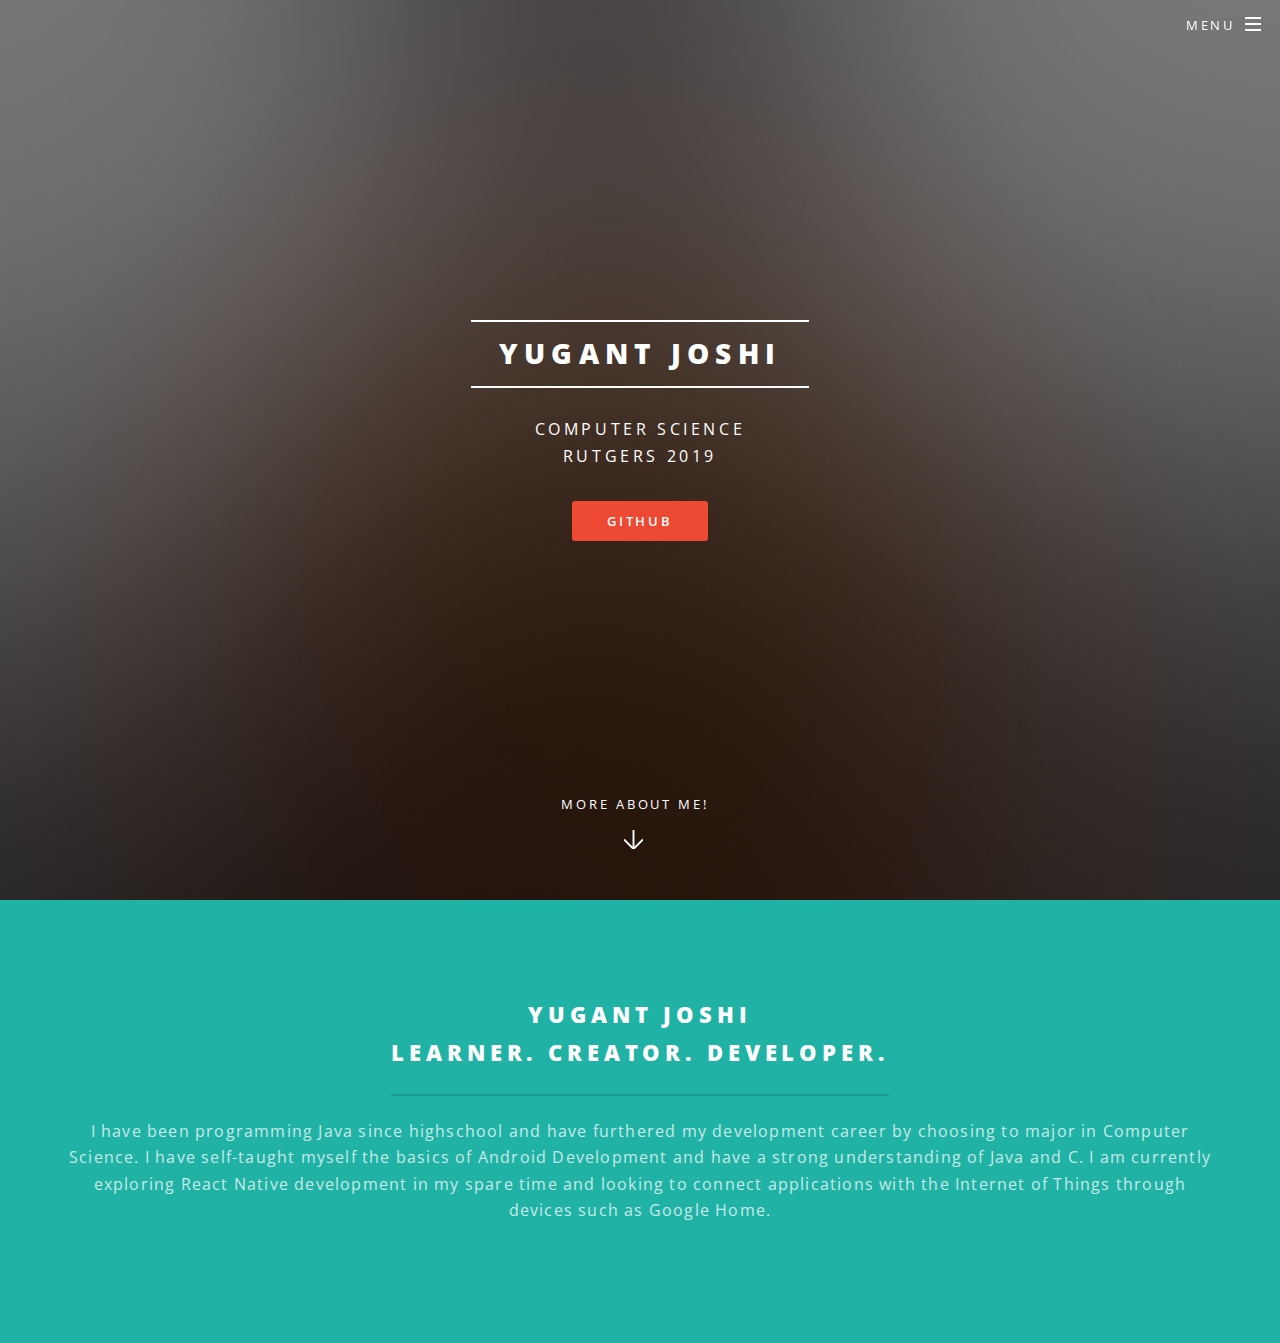
==== index.html @ 3d399b83 "updated github link" ====
<!DOCTYPE HTML>
<!--
	Spectral by HTML5 UP
	html5up.net | @ajlkn
	Free for personal and commercial use under the CCA 3.0 license (html5up.net/license)
-->
<html>
	<head>
		<title>Yugant Joshi</title>
		<meta charset="utf-8" />
		<meta name="viewport" content="width=device-width, initial-scale=1" />
		<!--[if lte IE 8]><script src="assets/js/ie/html5shiv.js"></script><![endif]-->
		<link rel="stylesheet" href="assets/css/main.css" />
		<!--[if lte IE 8]><link rel="stylesheet" href="assets/css/ie8.css" /><![endif]-->
		<!--[if lte IE 9]><link rel="stylesheet" href="assets/css/ie9.css" /><![endif]-->
	</head>
	<body class="landing">

		<!-- Page Wrapper -->
			<div id="page-wrapper">

				<!-- Header -->
					<header id="header" class="alt">
						<h1><a href="index.html">Yugant Joshi</a></h1>
						<nav id="nav">
							<ul>
								<li class="special">
									<a href="#menu" class="menuToggle"><span>Menu</span></a>
									<div id="menu">
										<ul>
											<li><a href="index.html">Home</a></li>
											<li><a href="generic.html">Projects</a></li>
											<li><a href="elements.html">Resume</a></li>
										</ul>
									</div>
								</li>
							</ul>
						</nav>
					</header>

				<!-- Banner -->
					<section id="banner">
						<div class="inner">
							<h2>Yugant Joshi</h2>
							<p>Computer Science<br />
							Rutgers 2019<br />
							</p>
							<ul class="actions">
								<li><a href="https://github.com/yugantjoshi" class="button special">Github</a></li>
							</ul>
						</div>
						<a href="#one" class="more scrolly">More about me!</a>
					</section>

				<!-- One -->
					<section id="one" class="wrapper style1 special">
						<div class="inner">
							<header class="major">
								<h2>Yugant Joshi<br />
								Learner. Creator. Developer.</h2>
								<p>I have been programming Java since highschool and have furthered my development career by
								choosing to major in Computer Science. I have self-taught myself the basics of Android Development and have a strong
								understanding of Java and C. I am currently exploring React Native development in my spare time and looking to connect
								applications with the Internet of Things through devices such as Google Home.</p>
							</header>
						</div>
					</section>

		<!-- Scripts -->
			<script src="assets/js/jquery.min.js"></script>
			<script src="assets/js/jquery.scrollex.min.js"></script>
			<script src="assets/js/jquery.scrolly.min.js"></script>
			<script src="assets/js/skel.min.js"></script>
			<script src="assets/js/util.js"></script>
			<!--[if lte IE 8]><script src="assets/js/ie/respond.min.js"></script><![endif]-->
			<script src="assets/js/main.js"></script>

	</body>
</html>
---- assets/css/main.css ----
@import url(font-awesome.min.css);
@import url("https://fonts.googleapis.com/css?family=Open+Sans:400,400italic,600,600italic,800,800italic");

/*
	Spectral by HTML5 UP
	html5up.net | @ajlkn
	Free for personal and commercial use under the CCA 3.0 license (html5up.net/license)
*/

/* Reset */

	html, body, div, span, applet, object, iframe, h1, h2, h3, h4, h5, h6, p, blockquote, pre, a, abbr, acronym, address, big, cite, code, del, dfn, em, img, ins, kbd, q, s, samp, small, strike, strong, sub, sup, tt, var, b, u, i, center, dl, dt, dd, ol, ul, li, fieldset, form, label, legend, table, caption, tbody, tfoot, thead, tr, th, td, article, aside, canvas, details, embed, figure, figcaption, footer, header, hgroup, menu, nav, output, ruby, section, summary, time, mark, audio, video {
		margin: 0;
		padding: 0;
		border: 0;
		font-size: 100%;
		font: inherit;
		vertical-align: baseline;
	}

	article, aside, details, figcaption, figure, footer, header, hgroup, menu, nav, section {
		display: block;
	}

	body {
		line-height: 1;
	}

	ol, ul {
		list-style: none;
	}

	blockquote, q {
		quotes: none;
	}

	blockquote:before, blockquote:after, q:before, q:after {
		content: '';
		content: none;
	}

	table {
		border-collapse: collapse;
		border-spacing: 0;
	}

	body {
		-webkit-text-size-adjust: none;
	}

/* Box Model */

	*, *:before, *:after {
		-moz-box-sizing: border-box;
		-webkit-box-sizing: border-box;
		box-sizing: border-box;
	}

/* Grid */

	.row {
		border-bottom: solid 1px transparent;
		-moz-box-sizing: border-box;
		-webkit-box-sizing: border-box;
		box-sizing: border-box;
	}

	.row > * {
		float: left;
		-moz-box-sizing: border-box;
		-webkit-box-sizing: border-box;
		box-sizing: border-box;
	}

	.row:after, .row:before {
		content: '';
		display: block;
		clear: both;
		height: 0;
	}

	.row.uniform > * > :first-child {
		margin-top: 0;
	}

	.row.uniform > * > :last-child {
		margin-bottom: 0;
	}

	.row.\30 \25 > * {
		padding: 0 0 0 0em;
	}

	.row.\30 \25 {
		margin: 0 0 -1px 0em;
	}

	.row.uniform.\30 \25 > * {
		padding: 0em 0 0 0em;
	}

	.row.uniform.\30 \25 {
		margin: 0em 0 -1px 0em;
	}

	.row > * {
		padding: 0 0 0 1.5em;
	}

	.row {
		margin: 0 0 -1px -1.5em;
	}

	.row.uniform > * {
		padding: 1.5em 0 0 1.5em;
	}

	.row.uniform {
		margin: -1.5em 0 -1px -1.5em;
	}

	.row.\32 00\25 > * {
		padding: 0 0 0 3em;
	}

	.row.\32 00\25 {
		margin: 0 0 -1px -3em;
	}

	.row.uniform.\32 00\25 > * {
		padding: 3em 0 0 3em;
	}

	.row.uniform.\32 00\25 {
		margin: -3em 0 -1px -3em;
	}

	.row.\31 50\25 > * {
		padding: 0 0 0 2.25em;
	}

	.row.\31 50\25 {
		margin: 0 0 -1px -2.25em;
	}

	.row.uniform.\31 50\25 > * {
		padding: 2.25em 0 0 2.25em;
	}

	.row.uniform.\31 50\25 {
		margin: -2.25em 0 -1px -2.25em;
	}

	.row.\35 0\25 > * {
		padding: 0 0 0 0.75em;
	}

	.row.\35 0\25 {
		margin: 0 0 -1px -0.75em;
	}

	.row.uniform.\35 0\25 > * {
		padding: 0.75em 0 0 0.75em;
	}

	.row.uniform.\35 0\25 {
		margin: -0.75em 0 -1px -0.75em;
	}

	.row.\32 5\25 > * {
		padding: 0 0 0 0.375em;
	}

	.row.\32 5\25 {
		margin: 0 0 -1px -0.375em;
	}

	.row.uniform.\32 5\25 > * {
		padding: 0.375em 0 0 0.375em;
	}

	.row.uniform.\32 5\25 {
		margin: -0.375em 0 -1px -0.375em;
	}

	.\31 2u, .\31 2u\24 {
		width: 100%;
		clear: none;
		margin-left: 0;
	}

	.\31 1u, .\31 1u\24 {
		width: 91.6666666667%;
		clear: none;
		margin-left: 0;
	}

	.\31 0u, .\31 0u\24 {
		width: 83.3333333333%;
		clear: none;
		margin-left: 0;
	}

	.\39 u, .\39 u\24 {
		width: 75%;
		clear: none;
		margin-left: 0;
	}

	.\38 u, .\38 u\24 {
		width: 66.6666666667%;
		clear: none;
		margin-left: 0;
	}

	.\37 u, .\37 u\24 {
		width: 58.3333333333%;
		clear: none;
		margin-left: 0;
	}

	.\36 u, .\36 u\24 {
		width: 50%;
		clear: none;
		margin-left: 0;
	}

	.\35 u, .\35 u\24 {
		width: 41.6666666667%;
		clear: none;
		margin-left: 0;
	}

	.\34 u, .\34 u\24 {
		width: 33.3333333333%;
		clear: none;
		margin-left: 0;
	}

	.\33 u, .\33 u\24 {
		width: 25%;
		clear: none;
		margin-left: 0;
	}

	.\32 u, .\32 u\24 {
		width: 16.6666666667%;
		clear: none;
		margin-left: 0;
	}

	.\31 u, .\31 u\24 {
		width: 8.3333333333%;
		clear: none;
		margin-left: 0;
	}

	.\31 2u\24 + *,
	.\31 1u\24 + *,
	.\31 0u\24 + *,
	.\39 u\24 + *,
	.\38 u\24 + *,
	.\37 u\24 + *,
	.\36 u\24 + *,
	.\35 u\24 + *,
	.\34 u\24 + *,
	.\33 u\24 + *,
	.\32 u\24 + *,
	.\31 u\24 + * {
		clear: left;
	}

	.\-11u {
		margin-left: 91.66667%;
	}

	.\-10u {
		margin-left: 83.33333%;
	}

	.\-9u {
		margin-left: 75%;
	}

	.\-8u {
		margin-left: 66.66667%;
	}

	.\-7u {
		margin-left: 58.33333%;
	}

	.\-6u {
		margin-left: 50%;
	}

	.\-5u {
		margin-left: 41.66667%;
	}

	.\-4u {
		margin-left: 33.33333%;
	}

	.\-3u {
		margin-left: 25%;
	}

	.\-2u {
		margin-left: 16.66667%;
	}

	.\-1u {
		margin-left: 8.33333%;
	}

	@media screen and (max-width: 1680px) {

		.row > * {
			padding: 0 0 0 1.5em;
		}

		.row {
			margin: 0 0 -1px -1.5em;
		}

		.row.uniform > * {
			padding: 1.5em 0 0 1.5em;
		}

		.row.uniform {
			margin: -1.5em 0 -1px -1.5em;
		}

		.row.\32 00\25 > * {
			padding: 0 0 0 3em;
		}

		.row.\32 00\25 {
			margin: 0 0 -1px -3em;
		}

		.row.uniform.\32 00\25 > * {
			padding: 3em 0 0 3em;
		}

		.row.uniform.\32 00\25 {
			margin: -3em 0 -1px -3em;
		}

		.row.\31 50\25 > * {
			padding: 0 0 0 2.25em;
		}

		.row.\31 50\25 {
			margin: 0 0 -1px -2.25em;
		}

		.row.uniform.\31 50\25 > * {
			padding: 2.25em 0 0 2.25em;
		}

		.row.uniform.\31 50\25 {
			margin: -2.25em 0 -1px -2.25em;
		}

		.row.\35 0\25 > * {
			padding: 0 0 0 0.75em;
		}

		.row.\35 0\25 {
			margin: 0 0 -1px -0.75em;
		}

		.row.uniform.\35 0\25 > * {
			padding: 0.75em 0 0 0.75em;
		}

		.row.uniform.\35 0\25 {
			margin: -0.75em 0 -1px -0.75em;
		}

		.row.\32 5\25 > * {
			padding: 0 0 0 0.375em;
		}

		.row.\32 5\25 {
			margin: 0 0 -1px -0.375em;
		}

		.row.uniform.\32 5\25 > * {
			padding: 0.375em 0 0 0.375em;
		}

		.row.uniform.\32 5\25 {
			margin: -0.375em 0 -1px -0.375em;
		}

		.\31 2u\28xlarge\29, .\31 2u\24\28xlarge\29 {
			width: 100%;
			clear: none;
			margin-left: 0;
		}

		.\31 1u\28xlarge\29, .\31 1u\24\28xlarge\29 {
			width: 91.6666666667%;
			clear: none;
			margin-left: 0;
		}

		.\31 0u\28xlarge\29, .\31 0u\24\28xlarge\29 {
			width: 83.3333333333%;
			clear: none;
			margin-left: 0;
		}

		.\39 u\28xlarge\29, .\39 u\24\28xlarge\29 {
			width: 75%;
			clear: none;
			margin-left: 0;
		}

		.\38 u\28xlarge\29, .\38 u\24\28xlarge\29 {
			width: 66.6666666667%;
			clear: none;
			margin-left: 0;
		}

		.\37 u\28xlarge\29, .\37 u\24\28xlarge\29 {
			width: 58.3333333333%;
			clear: none;
			margin-left: 0;
		}

		.\36 u\28xlarge\29, .\36 u\24\28xlarge\29 {
			width: 50%;
			clear: none;
			margin-left: 0;
		}

		.\35 u\28xlarge\29, .\35 u\24\28xlarge\29 {
			width: 41.6666666667%;
			clear: none;
			margin-left: 0;
		}

		.\34 u\28xlarge\29, .\34 u\24\28xlarge\29 {
			width: 33.3333333333%;
			clear: none;
			margin-left: 0;
		}

		.\33 u\28xlarge\29, .\33 u\24\28xlarge\29 {
			width: 25%;
			clear: none;
			margin-left: 0;
		}

		.\32 u\28xlarge\29, .\32 u\24\28xlarge\29 {
			width: 16.6666666667%;
			clear: none;
			margin-left: 0;
		}

		.\31 u\28xlarge\29, .\31 u\24\28xlarge\29 {
			width: 8.3333333333%;
			clear: none;
			margin-left: 0;
		}

		.\31 2u\24\28xlarge\29 + *,
		.\31 1u\24\28xlarge\29 + *,
		.\31 0u\24\28xlarge\29 + *,
		.\39 u\24\28xlarge\29 + *,
		.\38 u\24\28xlarge\29 + *,
		.\37 u\24\28xlarge\29 + *,
		.\36 u\24\28xlarge\29 + *,
		.\35 u\24\28xlarge\29 + *,
		.\34 u\24\28xlarge\29 + *,
		.\33 u\24\28xlarge\29 + *,
		.\32 u\24\28xlarge\29 + *,
		.\31 u\24\28xlarge\29 + * {
			clear: left;
		}

		.\-11u\28xlarge\29 {
			margin-left: 91.66667%;
		}

		.\-10u\28xlarge\29 {
			margin-left: 83.33333%;
		}

		.\-9u\28xlarge\29 {
			margin-left: 75%;
		}

		.\-8u\28xlarge\29 {
			margin-left: 66.66667%;
		}

		.\-7u\28xlarge\29 {
			margin-left: 58.33333%;
		}

		.\-6u\28xlarge\29 {
			margin-left: 50%;
		}

		.\-5u\28xlarge\29 {
			margin-left: 41.66667%;
		}

		.\-4u\28xlarge\29 {
			margin-left: 33.33333%;
		}

		.\-3u\28xlarge\29 {
			margin-left: 25%;
		}

		.\-2u\28xlarge\29 {
			margin-left: 16.66667%;
		}

		.\-1u\28xlarge\29 {
			margin-left: 8.33333%;
		}

	}

	@media screen and (max-width: 1280px) {

		.row > * {
			padding: 0 0 0 1.5em;
		}

		.row {
			margin: 0 0 -1px -1.5em;
		}

		.row.uniform > * {
			padding: 1.5em 0 0 1.5em;
		}

		.row.uniform {
			margin: -1.5em 0 -1px -1.5em;
		}

		.row.\32 00\25 > * {
			padding: 0 0 0 3em;
		}

		.row.\32 00\25 {
			margin: 0 0 -1px -3em;
		}

		.row.uniform.\32 00\25 > * {
			padding: 3em 0 0 3em;
		}

		.row.uniform.\32 00\25 {
			margin: -3em 0 -1px -3em;
		}

		.row.\31 50\25 > * {
			padding: 0 0 0 2.25em;
		}

		.row.\31 50\25 {
			margin: 0 0 -1px -2.25em;
		}

		.row.uniform.\31 50\25 > * {
			padding: 2.25em 0 0 2.25em;
		}

		.row.uniform.\31 50\25 {
			margin: -2.25em 0 -1px -2.25em;
		}

		.row.\35 0\25 > * {
			padding: 0 0 0 0.75em;
		}

		.row.\35 0\25 {
			margin: 0 0 -1px -0.75em;
		}

		.row.uniform.\35 0\25 > * {
			padding: 0.75em 0 0 0.75em;
		}

		.row.uniform.\35 0\25 {
			margin: -0.75em 0 -1px -0.75em;
		}

		.row.\32 5\25 > * {
			padding: 0 0 0 0.375em;
		}

		.row.\32 5\25 {
			margin: 0 0 -1px -0.375em;
		}

		.row.uniform.\32 5\25 > * {
			padding: 0.375em 0 0 0.375em;
		}

		.row.uniform.\32 5\25 {
			margin: -0.375em 0 -1px -0.375em;
		}

		.\31 2u\28large\29, .\31 2u\24\28large\29 {
			width: 100%;
			clear: none;
			margin-left: 0;
		}

		.\31 1u\28large\29, .\31 1u\24\28large\29 {
			width: 91.6666666667%;
			clear: none;
			margin-left: 0;
		}

		.\31 0u\28large\29, .\31 0u\24\28large\29 {
			width: 83.3333333333%;
			clear: none;
			margin-left: 0;
		}

		.\39 u\28large\29, .\39 u\24\28large\29 {
			width: 75%;
			clear: none;
			margin-left: 0;
		}

		.\38 u\28large\29, .\38 u\24\28large\29 {
			width: 66.6666666667%;
			clear: none;
			margin-left: 0;
		}

		.\37 u\28large\29, .\37 u\24\28large\29 {
			width: 58.3333333333%;
			clear: none;
			margin-left: 0;
		}

		.\36 u\28large\29, .\36 u\24\28large\29 {
			width: 50%;
			clear: none;
			margin-left: 0;
		}

		.\35 u\28large\29, .\35 u\24\28large\29 {
			width: 41.6666666667%;
			clear: none;
			margin-left: 0;
		}

		.\34 u\28large\29, .\34 u\24\28large\29 {
			width: 33.3333333333%;
			clear: none;
			margin-left: 0;
		}

		.\33 u\28large\29, .\33 u\24\28large\29 {
			width: 25%;
			clear: none;
			margin-left: 0;
		}

		.\32 u\28large\29, .\32 u\24\28large\29 {
			width: 16.6666666667%;
			clear: none;
			margin-left: 0;
		}

		.\31 u\28large\29, .\31 u\24\28large\29 {
			width: 8.3333333333%;
			clear: none;
			margin-left: 0;
		}

		.\31 2u\24\28large\29 + *,
		.\31 1u\24\28large\29 + *,
		.\31 0u\24\28large\29 + *,
		.\39 u\24\28large\29 + *,
		.\38 u\24\28large\29 + *,
		.\37 u\24\28large\29 + *,
		.\36 u\24\28large\29 + *,
		.\35 u\24\28large\29 + *,
		.\34 u\24\28large\29 + *,
		.\33 u\24\28large\29 + *,
		.\32 u\24\28large\29 + *,
		.\31 u\24\28large\29 + * {
			clear: left;
		}

		.\-11u\28large\29 {
			margin-left: 91.66667%;
		}

		.\-10u\28large\29 {
			margin-left: 83.33333%;
		}

		.\-9u\28large\29 {
			margin-left: 75%;
		}

		.\-8u\28large\29 {
			margin-left: 66.66667%;
		}

		.\-7u\28large\29 {
			margin-left: 58.33333%;
		}

		.\-6u\28large\29 {
			margin-left: 50%;
		}

		.\-5u\28large\29 {
			margin-left: 41.66667%;
		}

		.\-4u\28large\29 {
			margin-left: 33.33333%;
		}

		.\-3u\28large\29 {
			margin-left: 25%;
		}

		.\-2u\28large\29 {
			margin-left: 16.66667%;
		}

		.\-1u\28large\29 {
			margin-left: 8.33333%;
		}

	}

	@media screen and (max-width: 980px) {

		.row > * {
			padding: 0 0 0 1.5em;
		}

		.row {
			margin: 0 0 -1px -1.5em;
		}

		.row.uniform > * {
			padding: 1.5em 0 0 1.5em;
		}

		.row.uniform {
			margin: -1.5em 0 -1px -1.5em;
		}

		.row.\32 00\25 > * {
			padding: 0 0 0 3em;
		}

		.row.\32 00\25 {
			margin: 0 0 -1px -3em;
		}

		.row.uniform.\32 00\25 > * {
			padding: 3em 0 0 3em;
		}

		.row.uniform.\32 00\25 {
			margin: -3em 0 -1px -3em;
		}

		.row.\31 50\25 > * {
			padding: 0 0 0 2.25em;
		}

		.row.\31 50\25 {
			margin: 0 0 -1px -2.25em;
		}

		.row.uniform.\31 50\25 > * {
			padding: 2.25em 0 0 2.25em;
		}

		.row.uniform.\31 50\25 {
			margin: -2.25em 0 -1px -2.25em;
		}

		.row.\35 0\25 > * {
			padding: 0 0 0 0.75em;
		}

		.row.\35 0\25 {
			margin: 0 0 -1px -0.75em;
		}

		.row.uniform.\35 0\25 > * {
			padding: 0.75em 0 0 0.75em;
		}

		.row.uniform.\35 0\25 {
			margin: -0.75em 0 -1px -0.75em;
		}

		.row.\32 5\25 > * {
			padding: 0 0 0 0.375em;
		}

		.row.\32 5\25 {
			margin: 0 0 -1px -0.375em;
		}

		.row.uniform.\32 5\25 > * {
			padding: 0.375em 0 0 0.375em;
		}

		.row.uniform.\32 5\25 {
			margin: -0.375em 0 -1px -0.375em;
		}

		.\31 2u\28medium\29, .\31 2u\24\28medium\29 {
			width: 100%;
			clear: none;
			margin-left: 0;
		}

		.\31 1u\28medium\29, .\31 1u\24\28medium\29 {
			width: 91.6666666667%;
			clear: none;
			margin-left: 0;
		}

		.\31 0u\28medium\29, .\31 0u\24\28medium\29 {
			width: 83.3333333333%;
			clear: none;
			margin-left: 0;
		}

		.\39 u\28medium\29, .\39 u\24\28medium\29 {
			width: 75%;
			clear: none;
			margin-left: 0;
		}

		.\38 u\28medium\29, .\38 u\24\28medium\29 {
			width: 66.6666666667%;
			clear: none;
			margin-left: 0;
		}

		.\37 u\28medium\29, .\37 u\24\28medium\29 {
			width: 58.3333333333%;
			clear: none;
			margin-left: 0;
		}

		.\36 u\28medium\29, .\36 u\24\28medium\29 {
			width: 50%;
			clear: none;
			margin-left: 0;
		}

		.\35 u\28medium\29, .\35 u\24\28medium\29 {
			width: 41.6666666667%;
			clear: none;
			margin-left: 0;
		}

		.\34 u\28medium\29, .\34 u\24\28medium\29 {
			width: 33.3333333333%;
			clear: none;
			margin-left: 0;
		}

		.\33 u\28medium\29, .\33 u\24\28medium\29 {
			width: 25%;
			clear: none;
			margin-left: 0;
		}

		.\32 u\28medium\29, .\32 u\24\28medium\29 {
			width: 16.6666666667%;
			clear: none;
			margin-left: 0;
		}

		.\31 u\28medium\29, .\31 u\24\28medium\29 {
			width: 8.3333333333%;
			clear: none;
			margin-left: 0;
		}

		.\31 2u\24\28medium\29 + *,
		.\31 1u\24\28medium\29 + *,
		.\31 0u\24\28medium\29 + *,
		.\39 u\24\28medium\29 + *,
		.\38 u\24\28medium\29 + *,
		.\37 u\24\28medium\29 + *,
		.\36 u\24\28medium\29 + *,
		.\35 u\24\28medium\29 + *,
		.\34 u\24\28medium\29 + *,
		.\33 u\24\28medium\29 + *,
		.\32 u\24\28medium\29 + *,
		.\31 u\24\28medium\29 + * {
			clear: left;
		}

		.\-11u\28medium\29 {
			margin-left: 91.66667%;
		}

		.\-10u\28medium\29 {
			margin-left: 83.33333%;
		}

		.\-9u\28medium\29 {
			margin-left: 75%;
		}

		.\-8u\28medium\29 {
			margin-left: 66.66667%;
		}

		.\-7u\28medium\29 {
			margin-left: 58.33333%;
		}

		.\-6u\28medium\29 {
			margin-left: 50%;
		}

		.\-5u\28medium\29 {
			margin-left: 41.66667%;
		}

		.\-4u\28medium\29 {
			margin-left: 33.33333%;
		}

		.\-3u\28medium\29 {
			margin-left: 25%;
		}

		.\-2u\28medium\29 {
			margin-left: 16.66667%;
		}

		.\-1u\28medium\29 {
			margin-left: 8.33333%;
		}

	}

	@media screen and (max-width: 736px) {

		.row > * {
			padding: 0 0 0 1.5em;
		}

		.row {
			margin: 0 0 -1px -1.5em;
		}

		.row.uniform > * {
			padding: 1.5em 0 0 1.5em;
		}

		.row.uniform {
			margin: -1.5em 0 -1px -1.5em;
		}

		.row.\32 00\25 > * {
			padding: 0 0 0 3em;
		}

		.row.\32 00\25 {
			margin: 0 0 -1px -3em;
		}

		.row.uniform.\32 00\25 > * {
			padding: 3em 0 0 3em;
		}

		.row.uniform.\32 00\25 {
			margin: -3em 0 -1px -3em;
		}

		.row.\31 50\25 > * {
			padding: 0 0 0 2.25em;
		}

		.row.\31 50\25 {
			margin: 0 0 -1px -2.25em;
		}

		.row.uniform.\31 50\25 > * {
			padding: 2.25em 0 0 2.25em;
		}

		.row.uniform.\31 50\25 {
			margin: -2.25em 0 -1px -2.25em;
		}

		.row.\35 0\25 > * {
			padding: 0 0 0 0.75em;
		}

		.row.\35 0\25 {
			margin: 0 0 -1px -0.75em;
		}

		.row.uniform.\35 0\25 > * {
			padding: 0.75em 0 0 0.75em;
		}

		.row.uniform.\35 0\25 {
			margin: -0.75em 0 -1px -0.75em;
		}

		.row.\32 5\25 > * {
			padding: 0 0 0 0.375em;
		}

		.row.\32 5\25 {
			margin: 0 0 -1px -0.375em;
		}

		.row.uniform.\32 5\25 > * {
			padding: 0.375em 0 0 0.375em;
		}

		.row.uniform.\32 5\25 {
			margin: -0.375em 0 -1px -0.375em;
		}

		.\31 2u\28small\29, .\31 2u\24\28small\29 {
			width: 100%;
			clear: none;
			margin-left: 0;
		}

		.\31 1u\28small\29, .\31 1u\24\28small\29 {
			width: 91.6666666667%;
			clear: none;
			margin-left: 0;
		}

		.\31 0u\28small\29, .\31 0u\24\28small\29 {
			width: 83.3333333333%;
			clear: none;
			margin-left: 0;
		}

		.\39 u\28small\29, .\39 u\24\28small\29 {
			width: 75%;
			clear: none;
			margin-left: 0;
		}

		.\38 u\28small\29, .\38 u\24\28small\29 {
			width: 66.6666666667%;
			clear: none;
			margin-left: 0;
		}

		.\37 u\28small\29, .\37 u\24\28small\29 {
			width: 58.3333333333%;
			clear: none;
			margin-left: 0;
		}

		.\36 u\28small\29, .\36 u\24\28small\29 {
			width: 50%;
			clear: none;
			margin-left: 0;
		}

		.\35 u\28small\29, .\35 u\24\28small\29 {
			width: 41.6666666667%;
			clear: none;
			margin-left: 0;
		}

		.\34 u\28small\29, .\34 u\24\28small\29 {
			width: 33.3333333333%;
			clear: none;
			margin-left: 0;
		}

		.\33 u\28small\29, .\33 u\24\28small\29 {
			width: 25%;
			clear: none;
			margin-left: 0;
		}

		.\32 u\28small\29, .\32 u\24\28small\29 {
			width: 16.6666666667%;
			clear: none;
			margin-left: 0;
		}

		.\31 u\28small\29, .\31 u\24\28small\29 {
			width: 8.3333333333%;
			clear: none;
			margin-left: 0;
		}

		.\31 2u\24\28small\29 + *,
		.\31 1u\24\28small\29 + *,
		.\31 0u\24\28small\29 + *,
		.\39 u\24\28small\29 + *,
		.\38 u\24\28small\29 + *,
		.\37 u\24\28small\29 + *,
		.\36 u\24\28small\29 + *,
		.\35 u\24\28small\29 + *,
		.\34 u\24\28small\29 + *,
		.\33 u\24\28small\29 + *,
		.\32 u\24\28small\29 + *,
		.\31 u\24\28small\29 + * {
			clear: left;
		}

		.\-11u\28small\29 {
			margin-left: 91.66667%;
		}

		.\-10u\28small\29 {
			margin-left: 83.33333%;
		}

		.\-9u\28small\29 {
			margin-left: 75%;
		}

		.\-8u\28small\29 {
			margin-left: 66.66667%;
		}

		.\-7u\28small\29 {
			margin-left: 58.33333%;
		}

		.\-6u\28small\29 {
			margin-left: 50%;
		}

		.\-5u\28small\29 {
			margin-left: 41.66667%;
		}

		.\-4u\28small\29 {
			margin-left: 33.33333%;
		}

		.\-3u\28small\29 {
			margin-left: 25%;
		}

		.\-2u\28small\29 {
			margin-left: 16.66667%;
		}

		.\-1u\28small\29 {
			margin-left: 8.33333%;
		}

	}

	@media screen and (max-width: 480px) {

		.row > * {
			padding: 0 0 0 1.5em;
		}

		.row {
			margin: 0 0 -1px -1.5em;
		}

		.row.uniform > * {
			padding: 1.5em 0 0 1.5em;
		}

		.row.uniform {
			margin: -1.5em 0 -1px -1.5em;
		}

		.row.\32 00\25 > * {
			padding: 0 0 0 3em;
		}

		.row.\32 00\25 {
			margin: 0 0 -1px -3em;
		}

		.row.uniform.\32 00\25 > * {
			padding: 3em 0 0 3em;
		}

		.row.uniform.\32 00\25 {
			margin: -3em 0 -1px -3em;
		}

		.row.\31 50\25 > * {
			padding: 0 0 0 2.25em;
		}

		.row.\31 50\25 {
			margin: 0 0 -1px -2.25em;
		}

		.row.uniform.\31 50\25 > * {
			padding: 2.25em 0 0 2.25em;
		}

		.row.uniform.\31 50\25 {
			margin: -2.25em 0 -1px -2.25em;
		}

		.row.\35 0\25 > * {
			padding: 0 0 0 0.75em;
		}

		.row.\35 0\25 {
			margin: 0 0 -1px -0.75em;
		}

		.row.uniform.\35 0\25 > * {
			padding: 0.75em 0 0 0.75em;
		}

		.row.uniform.\35 0\25 {
			margin: -0.75em 0 -1px -0.75em;
		}

		.row.\32 5\25 > * {
			padding: 0 0 0 0.375em;
		}

		.row.\32 5\25 {
			margin: 0 0 -1px -0.375em;
		}

		.row.uniform.\32 5\25 > * {
			padding: 0.375em 0 0 0.375em;
		}

		.row.uniform.\32 5\25 {
			margin: -0.375em 0 -1px -0.375em;
		}

		.\31 2u\28xsmall\29, .\31 2u\24\28xsmall\29 {
			width: 100%;
			clear: none;
			margin-left: 0;
		}

		.\31 1u\28xsmall\29, .\31 1u\24\28xsmall\29 {
			width: 91.6666666667%;
			clear: none;
			margin-left: 0;
		}

		.\31 0u\28xsmall\29, .\31 0u\24\28xsmall\29 {
			width: 83.3333333333%;
			clear: none;
			margin-left: 0;
		}

		.\39 u\28xsmall\29, .\39 u\24\28xsmall\29 {
			width: 75%;
			clear: none;
			margin-left: 0;
		}

		.\38 u\28xsmall\29, .\38 u\24\28xsmall\29 {
			width: 66.6666666667%;
			clear: none;
			margin-left: 0;
		}

		.\37 u\28xsmall\29, .\37 u\24\28xsmall\29 {
			width: 58.3333333333%;
			clear: none;
			margin-left: 0;
		}

		.\36 u\28xsmall\29, .\36 u\24\28xsmall\29 {
			width: 50%;
			clear: none;
			margin-left: 0;
		}

		.\35 u\28xsmall\29, .\35 u\24\28xsmall\29 {
			width: 41.6666666667%;
			clear: none;
			margin-left: 0;
		}

		.\34 u\28xsmall\29, .\34 u\24\28xsmall\29 {
			width: 33.3333333333%;
			clear: none;
			margin-left: 0;
		}

		.\33 u\28xsmall\29, .\33 u\24\28xsmall\29 {
			width: 25%;
			clear: none;
			margin-left: 0;
		}

		.\32 u\28xsmall\29, .\32 u\24\28xsmall\29 {
			width: 16.6666666667%;
			clear: none;
			margin-left: 0;
		}

		.\31 u\28xsmall\29, .\31 u\24\28xsmall\29 {
			width: 8.3333333333%;
			clear: none;
			margin-left: 0;
		}

		.\31 2u\24\28xsmall\29 + *,
		.\31 1u\24\28xsmall\29 + *,
		.\31 0u\24\28xsmall\29 + *,
		.\39 u\24\28xsmall\29 + *,
		.\38 u\24\28xsmall\29 + *,
		.\37 u\24\28xsmall\29 + *,
		.\36 u\24\28xsmall\29 + *,
		.\35 u\24\28xsmall\29 + *,
		.\34 u\24\28xsmall\29 + *,
		.\33 u\24\28xsmall\29 + *,
		.\32 u\24\28xsmall\29 + *,
		.\31 u\24\28xsmall\29 + * {
			clear: left;
		}

		.\-11u\28xsmall\29 {
			margin-left: 91.66667%;
		}

		.\-10u\28xsmall\29 {
			margin-left: 83.33333%;
		}

		.\-9u\28xsmall\29 {
			margin-left: 75%;
		}

		.\-8u\28xsmall\29 {
			margin-left: 66.66667%;
		}

		.\-7u\28xsmall\29 {
			margin-left: 58.33333%;
		}

		.\-6u\28xsmall\29 {
			margin-left: 50%;
		}

		.\-5u\28xsmall\29 {
			margin-left: 41.66667%;
		}

		.\-4u\28xsmall\29 {
			margin-left: 33.33333%;
		}

		.\-3u\28xsmall\29 {
			margin-left: 25%;
		}

		.\-2u\28xsmall\29 {
			margin-left: 16.66667%;
		}

		.\-1u\28xsmall\29 {
			margin-left: 8.33333%;
		}

	}

/* Basic */

	@-ms-viewport {
		width: device-width;
	}

	body {
		background: #2e3842;
	}

		body.is-loading *, body.is-loading *:before, body.is-loading *:after {
			-moz-animation: none !important;
			-webkit-animation: none !important;
			-ms-animation: none !important;
			animation: none !important;
			-moz-transition: none !important;
			-webkit-transition: none !important;
			-ms-transition: none !important;
			transition: none !important;
		}

	body, input, select, textarea {
		color: #fff;
		font-family: "Open Sans", Helvetica, sans-serif;
		font-size: 15pt;
		font-weight: 400;
		letter-spacing: 0.075em;
		line-height: 1.65em;
	}

		@media screen and (max-width: 1680px) {

			body, input, select, textarea {
				font-size: 13pt;
			}

		}

		@media screen and (max-width: 1280px) {

			body, input, select, textarea {
				font-size: 12pt;
			}

		}

		@media screen and (max-width: 736px) {

			body, input, select, textarea {
				font-size: 11pt;
				letter-spacing: 0.0375em;
			}

		}

	a {
		-moz-transition: color 0.2s ease, border-bottom-color 0.2s ease;
		-webkit-transition: color 0.2s ease, border-bottom-color 0.2s ease;
		-ms-transition: color 0.2s ease, border-bottom-color 0.2s ease;
		transition: color 0.2s ease, border-bottom-color 0.2s ease;
		border-bottom: dotted 1px;
		color: inherit;
		text-decoration: none;
	}

		a:hover {
			border-bottom-color: transparent;
		}

	strong, b {
		color: #fff;
		font-weight: 600;
	}

	em, i {
		font-style: italic;
	}

	p {
		margin: 0 0 2em 0;
	}

	h1, h2, h3, h4, h5, h6 {
		color: #fff;
		font-weight: 800;
		letter-spacing: 0.225em;
		line-height: 1em;
		margin: 0 0 1em 0;
		text-transform: uppercase;
	}

		h1 a, h2 a, h3 a, h4 a, h5 a, h6 a {
			color: inherit;
			text-decoration: none;
		}

	h2 {
		font-size: 1.35em;
		line-height: 1.75em;
	}

		@media screen and (max-width: 736px) {

			h2 {
				font-size: 1.1em;
				line-height: 1.65em;
			}

		}

	h3 {
		font-size: 1.15em;
		line-height: 1.75em;
	}

		@media screen and (max-width: 736px) {

			h3 {
				font-size: 1em;
				line-height: 1.65em;
			}

		}

	h4 {
		font-size: 1em;
		line-height: 1.5em;
	}

	h5 {
		font-size: 0.8em;
		line-height: 1.5em;
	}

	h6 {
		font-size: 0.7em;
		line-height: 1.5em;
	}

	sub {
		font-size: 0.8em;
		position: relative;
		top: 0.5em;
	}

	sup {
		font-size: 0.8em;
		position: relative;
		top: -0.5em;
	}

	hr {
		border: 0;
		border-bottom: solid 2px #fff;
		margin: 3em 0;
	}

		hr.major {
			margin: 4.5em 0;
		}

	blockquote {
		border-left: solid 4px #fff;
		font-style: italic;
		margin: 0 0 2em 0;
		padding: 0.5em 0 0.5em 2em;
	}

	code {
		background: rgba(144, 144, 144, 0.25);
		border-radius: 3px;
		font-family: "Courier New", monospace;
		font-size: 0.9em;
		letter-spacing: 0;
		margin: 0 0.25em;
		padding: 0.25em 0.65em;
	}

	pre {
		-webkit-overflow-scrolling: touch;
		font-family: "Courier New", monospace;
		font-size: 0.9em;
		margin: 0 0 2em 0;
	}

		pre code {
			display: block;
			line-height: 1.75em;
			padding: 1em 1.5em;
			overflow-x: auto;
		}

	.align-left {
		text-align: left;
	}

	.align-center {
		text-align: center;
	}

	.align-right {
		text-align: right;
	}

/* Section/Article */

	section.special, article.special {
		text-align: center;
	}

	header p {
		color: rgba(255, 255, 255, 0.5);
		position: relative;
		top: -0.25em;
	}

	header h3 + p {
		font-size: 1.1em;
	}

	header h4 + p,
	header h5 + p,
	header h6 + p {
		font-size: 0.9em;
	}

	header.major {
		margin: 0 0 3.5em 0;
	}

		header.major h2, header.major h3, header.major h4, header.major h5, header.major h6 {
			border-bottom: solid 2px #fff;
			display: inline-block;
			padding-bottom: 1em;
			position: relative;
		}

			header.major h2:after, header.major h3:after, header.major h4:after, header.major h5:after, header.major h6:after {
				content: '';
				display: block;
				height: 1px;
			}

		header.major p {
			color: #fff;
			top: 0;
		}

		@media screen and (max-width: 736px) {

			header.major {
				margin: 0 0 2em 0;
			}

		}

	@media screen and (max-width: 980px) {

		header br {
			display: none;
		}

	}

/* Form */

	form {
		margin: 0 0 2em 0;
	}

	label {
		color: #fff;
		display: block;
		font-size: 0.9em;
		font-weight: 600;
		margin: 0 0 1em 0;
	}

	input[type="text"],
	input[type="password"],
	input[type="email"],
	select,
	textarea {
		-moz-appearance: none;
		-webkit-appearance: none;
		-ms-appearance: none;
		appearance: none;
		background: rgba(144, 144, 144, 0.25);
		border-radius: 3px;
		border: none;
		color: inherit;
		display: block;
		outline: 0;
		padding: 0 1em;
		text-decoration: none;
		width: 100%;
	}

		input[type="text"]:invalid,
		input[type="password"]:invalid,
		input[type="email"]:invalid,
		select:invalid,
		textarea:invalid {
			box-shadow: none;
		}

		input[type="text"]:focus,
		input[type="password"]:focus,
		input[type="email"]:focus,
		select:focus,
		textarea:focus {
			box-shadow: 0 0 0 2px #21b2a6;
		}

	.select-wrapper {
		text-decoration: none;
		display: block;
		position: relative;
	}

		.select-wrapper:before {
			-moz-osx-font-smoothing: grayscale;
			-webkit-font-smoothing: antialiased;
			font-family: FontAwesome;
			font-style: normal;
			font-weight: normal;
			text-transform: none !important;
		}

		.select-wrapper:before {
			-moz-pointer-events: none;
			-webkit-pointer-events: none;
			-ms-pointer-events: none;
			pointer-events: none;
			color: #fff;
			content: '\f078';
			display: block;
			height: 2.75em;
			line-height: 2.75em;
			position: absolute;
			right: 0;
			text-align: center;
			top: 0;
			width: 2.75em;
		}

		.select-wrapper select::-ms-expand {
			display: none;
		}

	input[type="text"],
	input[type="password"],
	input[type="email"],
	select {
		height: 2.75em;
	}

	textarea {
		padding: 0.75em 1em;
	}

	input[type="checkbox"],
	input[type="radio"] {
		-moz-appearance: none;
		-webkit-appearance: none;
		-ms-appearance: none;
		appearance: none;
		display: block;
		float: left;
		margin-right: -2em;
		opacity: 0;
		width: 1em;
		z-index: -1;
	}

		input[type="checkbox"] + label,
		input[type="radio"] + label {
			text-decoration: none;
			color: #fff;
			cursor: pointer;
			display: inline-block;
			font-size: 1em;
			font-weight: 400;
			padding-left: 2.4em;
			padding-right: 0.75em;
			position: relative;
		}

			input[type="checkbox"] + label:before,
			input[type="radio"] + label:before {
				-moz-osx-font-smoothing: grayscale;
				-webkit-font-smoothing: antialiased;
				font-family: FontAwesome;
				font-style: normal;
				font-weight: normal;
				text-transform: none !important;
			}

			input[type="checkbox"] + label:before,
			input[type="radio"] + label:before {
				background: rgba(144, 144, 144, 0.25);
				border-radius: 3px;
				content: '';
				display: inline-block;
				height: 1.65em;
				left: 0;
				line-height: 1.58125em;
				position: absolute;
				text-align: center;
				top: 0;
				width: 1.65em;
			}

		input[type="checkbox"]:checked + label:before,
		input[type="radio"]:checked + label:before {
			background: #2e3842;
			color: #fff;
			content: '\f00c';
		}

		input[type="checkbox"]:focus + label:before,
		input[type="radio"]:focus + label:before {
			box-shadow: 0 0 0 2px #21b2a6;
		}

	input[type="checkbox"] + label:before {
		border-radius: 3px;
	}

	input[type="radio"] + label:before {
		border-radius: 100%;
	}

	::-webkit-input-placeholder {
		color: rgba(255, 255, 255, 0.5) !important;
		opacity: 1.0;
	}

	:-moz-placeholder {
		color: rgba(255, 255, 255, 0.5) !important;
		opacity: 1.0;
	}

	::-moz-placeholder {
		color: rgba(255, 255, 255, 0.5) !important;
		opacity: 1.0;
	}

	:-ms-input-placeholder {
		color: rgba(255, 255, 255, 0.5) !important;
		opacity: 1.0;
	}

	.formerize-placeholder {
		color: rgba(255, 255, 255, 0.5) !important;
		opacity: 1.0;
	}

/* Box */

	.box {
		border-radius: 3px;
		border: solid 2px #fff;
		margin-bottom: 2em;
		padding: 1.5em;
	}

		.box > :last-child,
		.box > :last-child > :last-child,
		.box > :last-child > :last-child > :last-child {
			margin-bottom: 0;
		}

		.box.alt {
			border: 0;
			border-radius: 0;
			padding: 0;
		}

/* Icon */

	.icon {
		text-decoration: none;
		border-bottom: none;
		position: relative;
	}

		.icon:before {
			-moz-osx-font-smoothing: grayscale;
			-webkit-font-smoothing: antialiased;
			font-family: FontAwesome;
			font-style: normal;
			font-weight: normal;
			text-transform: none !important;
		}

		.icon > .label {
			display: none;
		}

		.icon.major {
			-moz-transform: rotate(-45deg);
			-webkit-transform: rotate(-45deg);
			-ms-transform: rotate(-45deg);
			transform: rotate(-45deg);
			border-radius: 3px;
			border: solid 2px #fff;
			display: inline-block;
			font-size: 1.35em;
			height: calc(3em + 2px);
			line-height: 3em;
			text-align: center;
			width: calc(3em + 2px);
		}

			.icon.major:before {
				-moz-transform: rotate(45deg);
				-webkit-transform: rotate(45deg);
				-ms-transform: rotate(45deg);
				transform: rotate(45deg);
				display: inline-block;
				font-size: 1.5em;
			}

			@media screen and (max-width: 736px) {

				.icon.major {
					font-size: 1em;
				}

			}

		.icon.style1 {
			color: #00ffcc;
		}

		.icon.style2 {
			color: #00f0ff;
		}

		.icon.style3 {
			color: #76ddff;
		}

/* Image */

	.image {
		border-radius: 3px;
		border: 0;
		display: inline-block;
		position: relative;
	}

		.image img {
			border-radius: 3px;
			display: block;
		}

		.image.left {
			float: left;
			margin: 0 2em 2em 0;
			top: 0.25em;
		}

		.image.right {
			float: right;
			margin: 0 0 2em 2em;
			top: 0.25em;
		}

		.image.left, .image.right {
			max-width: 40%;
		}

			.image.left img, .image.right img {
				width: 100%;
			}

		.image.fit {
			display: block;
			margin: 0 0 2em 0;
			width: 100%;
		}

			.image.fit img {
				width: 100%;
			}

/* List */

	ol {
		list-style: decimal;
		margin: 0 0 2em 0;
		padding-left: 1.25em;
	}

		ol li {
			padding-left: 0.25em;
		}

	ul {
		list-style: disc;
		margin: 0 0 2em 0;
		padding-left: 1em;
	}

		ul li {
			padding-left: 0.5em;
		}

		ul.alt {
			list-style: none;
			padding-left: 0;
		}

			ul.alt li {
				border-top: solid 1px #fff;
				padding: 0.5em 0;
			}

				ul.alt li:first-child {
					border-top: 0;
					padding-top: 0;
				}

		ul.icons {
			cursor: default;
			list-style: none;
			padding-left: 0;
		}

			ul.icons li {
				display: inline-block;
				padding: 0 1em 0 0;
			}

				ul.icons li:last-child {
					padding-right: 0 !important;
				}

			ul.icons.major {
				padding: 1em 0;
			}

				ul.icons.major li {
					padding-right: 3.5em;
				}

					@media screen and (max-width: 736px) {

						ul.icons.major li {
							padding: 0 1em !important;
						}

					}

		ul.actions {
			cursor: default;
			list-style: none;
			padding-left: 0;
		}

			ul.actions li {
				display: inline-block;
				padding: 0 1.5em 0 0;
				vertical-align: middle;
			}

				ul.actions li:last-child {
					padding-right: 0;
				}

			ul.actions.small li {
				padding: 0 0.75em 0 0;
			}

			ul.actions.vertical li {
				display: block;
				padding: 1.5em 0 0 0;
			}

				ul.actions.vertical li:first-child {
					padding-top: 0;
				}

				ul.actions.vertical li > * {
					margin-bottom: 0;
				}

			ul.actions.vertical.small li {
				padding: 0.75em 0 0 0;
			}

				ul.actions.vertical.small li:first-child {
					padding-top: 0;
				}

			ul.actions.fit {
				display: table;
				margin-left: -1.5em;
				padding: 0;
				table-layout: fixed;
				width: calc(100% + 1.5em);
			}

				ul.actions.fit li {
					display: table-cell;
					padding: 0 0 0 1.5em;
				}

					ul.actions.fit li > * {
						margin-bottom: 0;
					}

				ul.actions.fit.small {
					margin-left: -0.75em;
					width: calc(100% + 0.75em);
				}

					ul.actions.fit.small li {
						padding: 0 0 0 0.75em;
					}

			@media screen and (max-width: 736px) {

				ul.actions li {
					display: block;
					padding: 1em 0 0 0;
					text-align: center;
					width: 100%;
				}

					ul.actions li:first-child {
						padding-top: 0;
					}

					ul.actions li > * {
						margin: 0 auto !important;
						max-width: 30em;
						width: 100%;
					}

						ul.actions li > *.icon:before {
							margin-left: -1em;
						}

				ul.actions.small li {
					padding: 0.5em 0 0 0;
				}

					ul.actions.small li:first-child {
						padding-top: 0;
					}

			}

	dl {
		margin: 0 0 2em 0;
	}

/* Table */

	.table-wrapper {
		-webkit-overflow-scrolling: touch;
		overflow-x: auto;
	}

	table {
		margin: 0 0 2em 0;
		width: 100%;
	}

		table tbody tr {
			border: solid 1px #fff;
			border-left: 0;
			border-right: 0;
		}

			table tbody tr:nth-child(2n + 1) {
				background-color: rgba(144, 144, 144, 0.25);
			}

		table td {
			padding: 0.75em 0.75em;
		}

		table th {
			color: #fff;
			font-size: 0.9em;
			font-weight: 600;
			padding: 0 0.75em 0.75em 0.75em;
			text-align: left;
		}

		table thead {
			border-bottom: solid 2px #fff;
		}

		table tfoot {
			border-top: solid 2px #fff;
		}

		table.alt {
			border-collapse: separate;
		}

			table.alt tbody tr td {
				border: solid 1px #fff;
				border-left-width: 0;
				border-top-width: 0;
			}

				table.alt tbody tr td:first-child {
					border-left-width: 1px;
				}

			table.alt tbody tr:first-child td {
				border-top-width: 1px;
			}

			table.alt thead {
				border-bottom: 0;
			}

			table.alt tfoot {
				border-top: 0;
			}

/* Button */

	input[type="submit"],
	input[type="reset"],
	input[type="button"],
	button,
	.button {
		-moz-appearance: none;
		-webkit-appearance: none;
		-ms-appearance: none;
		appearance: none;
		-moz-transition: background-color 0.2s ease-in-out, color 0.2s ease-in-out;
		-webkit-transition: background-color 0.2s ease-in-out, color 0.2s ease-in-out;
		-ms-transition: background-color 0.2s ease-in-out, color 0.2s ease-in-out;
		transition: background-color 0.2s ease-in-out, color 0.2s ease-in-out;
		background-color: transparent;
		border-radius: 3px;
		border: 0;
		box-shadow: inset 0 0 0 2px #fff;
		color: #fff;
		cursor: pointer;
		display: inline-block;
		font-size: 0.8em;
		font-weight: 600;
		height: 3.125em;
		letter-spacing: 0.225em;
		line-height: 3.125em;
		padding: 0 2.75em;
		text-align: center;
		text-decoration: none;
		text-transform: uppercase;
		white-space: nowrap;
		overflow: hidden;
		text-overflow: ellipsis;
	}

		input[type="submit"]:hover,
		input[type="reset"]:hover,
		input[type="button"]:hover,
		button:hover,
		.button:hover {
			background-color: rgba(144, 144, 144, 0.25);
		}

		input[type="submit"]:active,
		input[type="reset"]:active,
		input[type="button"]:active,
		button:active,
		.button:active {
			background-color: rgba(144, 144, 144, 0.5);
		}

		input[type="submit"].icon:before,
		input[type="reset"].icon:before,
		input[type="button"].icon:before,
		button.icon:before,
		.button.icon:before {
			margin-right: 0.5em;
		}

		input[type="submit"].fit,
		input[type="reset"].fit,
		input[type="button"].fit,
		button.fit,
		.button.fit {
			display: block;
			margin: 0 0 1em 0;
			width: 100%;
		}

		input[type="submit"].small,
		input[type="reset"].small,
		input[type="button"].small,
		button.small,
		.button.small {
			font-size: 0.8em;
		}

		input[type="submit"].big,
		input[type="reset"].big,
		input[type="button"].big,
		button.big,
		.button.big {
			font-size: 1.35em;
		}

		input[type="submit"].special,
		input[type="reset"].special,
		input[type="button"].special,
		button.special,
		.button.special {
			background-color: #ed4933;
			box-shadow: none !important;
			color: #ffffff !important;
		}

			input[type="submit"].special:hover,
			input[type="reset"].special:hover,
			input[type="button"].special:hover,
			button.special:hover,
			.button.special:hover {
				background-color: #ef5e4a !important;
			}

			input[type="submit"].special:active,
			input[type="reset"].special:active,
			input[type="button"].special:active,
			button.special:active,
			.button.special:active {
				background-color: #eb341c !important;
			}

		input[type="submit"].disabled, input[type="submit"]:disabled,
		input[type="reset"].disabled,
		input[type="reset"]:disabled,
		input[type="button"].disabled,
		input[type="button"]:disabled,
		button.disabled,
		button:disabled,
		.button.disabled,
		.button:disabled {
			-moz-pointer-events: none;
			-webkit-pointer-events: none;
			-ms-pointer-events: none;
			pointer-events: none;
			opacity: 0.25;
		}

		@media screen and (max-width: 736px) {

			input[type="submit"],
			input[type="reset"],
			input[type="button"],
			button,
			.button {
				height: 3.75em;
				line-height: 3.75em;
			}

		}

/* Features */

	.features {
		display: -moz-flex;
		display: -webkit-flex;
		display: -ms-flex;
		display: flex;
		-moz-flex-wrap: wrap;
		-webkit-flex-wrap: wrap;
		-ms-flex-wrap: wrap;
		flex-wrap: wrap;
		-moz-justify-content: center;
		-webkit-justify-content: center;
		-ms-justify-content: center;
		justify-content: center;
		list-style: none;
		padding: 0;
		width: 100%;
	}

		.features li {
			padding: 4em 4em 2em 6em ;
			display: block;
			position: relative;
			text-align: left;
			width: 50%;
		}

			.features li:nth-child(1) {
				background-color: rgba(0, 0, 0, 0.035);
			}

			.features li:nth-child(2) {
				background-color: rgba(0, 0, 0, 0.07);
			}

			.features li:nth-child(3) {
				background-color: rgba(0, 0, 0, 0.105);
			}

			.features li:nth-child(4) {
				background-color: rgba(0, 0, 0, 0.14);
			}

			.features li:nth-child(5) {
				background-color: rgba(0, 0, 0, 0.175);
			}

			.features li:nth-child(6) {
				background-color: rgba(0, 0, 0, 0.21);
			}

			.features li:nth-child(7) {
				background-color: rgba(0, 0, 0, 0.245);
			}

			.features li:nth-child(8) {
				background-color: rgba(0, 0, 0, 0.28);
			}

			.features li:nth-child(9) {
				background-color: rgba(0, 0, 0, 0.315);
			}

			.features li:nth-child(10) {
				background-color: rgba(0, 0, 0, 0.35);
			}

			.features li:before {
				display: block;
				color: #00ffcc;
				position: absolute;
				left: 1.75em;
				top: 2.75em;
				font-size: 1.5em;
			}

			.features li:nth-child(1) {
				border-top-left-radius: 3px;
			}

			.features li:nth-child(2) {
				border-top-right-radius: 3px;
			}

			.features li:nth-last-child(1) {
				border-bottom-right-radius: 3px;
			}

			.features li:nth-last-child(2) {
				border-bottom-left-radius: 3px;
			}

			@media screen and (max-width: 980px) {

				.features li {
					padding: 3em 2em 1em 2em ;
					text-align: center;
				}

					.features li:before {
						left: 0;
						margin: 0 0 1em 0;
						position: relative;
						top: 0;
					}

			}

			@media screen and (max-width: 736px) {

				.features li {
					padding: 3em 0 1em 0 ;
					background-color: transparent !important;
					border-top: solid 2px #fff;
					width: 100%;
				}

					.features li:first-child {
						border-top: 0;
					}

			}

/* Spotlight */

	.spotlight {
		-moz-align-items: center;
		-webkit-align-items: center;
		-ms-align-items: center;
		align-items: center;
		display: -moz-flex;
		display: -webkit-flex;
		display: -ms-flex;
		display: flex;
	}

		.spotlight .image {
			-moz-order: 1;
			-webkit-order: 1;
			-ms-order: 1;
			order: 1;
			border-radius: 0;
			width: 40%;
		}

			.spotlight .image img {
				border-radius: 0;
				width: 100%;
			}

		.spotlight .content {
			padding: 2em 4em 0.1em 4em ;
			-moz-order: 2;
			-webkit-order: 2;
			-ms-order: 2;
			order: 2;
			max-width: 48em;
			width: 60%;
		}

		.spotlight:nth-child(2n) {
			-moz-flex-direction: row-reverse;
			-webkit-flex-direction: row-reverse;
			-ms-flex-direction: row-reverse;
			flex-direction: row-reverse;
		}

		.spotlight:nth-child(1) {
			background-color: rgba(0, 0, 0, 0.075);
		}

		.spotlight:nth-child(2) {
			background-color: rgba(0, 0, 0, 0.15);
		}

		.spotlight:nth-child(3) {
			background-color: rgba(0, 0, 0, 0.225);
		}

		.spotlight:nth-child(4) {
			background-color: rgba(0, 0, 0, 0.3);
		}

		.spotlight:nth-child(5) {
			background-color: rgba(0, 0, 0, 0.375);
		}

		.spotlight:nth-child(6) {
			background-color: rgba(0, 0, 0, 0.45);
		}

		.spotlight:nth-child(7) {
			background-color: rgba(0, 0, 0, 0.525);
		}

		.spotlight:nth-child(8) {
			background-color: rgba(0, 0, 0, 0.6);
		}

		.spotlight:nth-child(9) {
			background-color: rgba(0, 0, 0, 0.675);
		}

		.spotlight:nth-child(10) {
			background-color: rgba(0, 0, 0, 0.75);
		}

		@media screen and (max-width: 1280px) {

			.spotlight .image {
				width: 45%;
			}

			.spotlight .content {
				width: 55%;
			}

		}

		@media screen and (max-width: 980px) {

			.spotlight {
				display: block;
			}

				.spotlight br {
					display: none;
				}

				.spotlight .image {
					width: 100%;
				}

				.spotlight .content {
					padding: 4em 3em 2em 3em ;
					max-width: none;
					text-align: center;
					width: 100%;
				}

		}

		@media screen and (max-width: 736px) {

			.spotlight .content {
				padding: 3em 2em 1em 2em ;
			}

		}

/* Wrapper */

	.wrapper {
		padding: 6em 0 4em 0 ;
	}

		.wrapper > .inner {
			width: 60em;
			margin: 0 auto;
		}

			@media screen and (max-width: 1280px) {

				.wrapper > .inner {
					width: 90%;
				}

			}

			@media screen and (max-width: 980px) {

				.wrapper > .inner {
					width: 100%;
				}

			}

		.wrapper.alt {
			padding: 0;
		}

		.wrapper.style1 {
			background-color: #21b2a6;
			color: #c7ebe8;
		}

			.wrapper.style1 strong, .wrapper.style1 b {
				color: #ffffff;
			}

			.wrapper.style1 h2, .wrapper.style1 h3, .wrapper.style1 h4, .wrapper.style1 h5, .wrapper.style1 h6 {
				color: #ffffff;
			}

			.wrapper.style1 hr {
				border-color: rgba(0, 0, 0, 0.125);
			}

			.wrapper.style1 blockquote {
				border-color: rgba(0, 0, 0, 0.125);
			}

			.wrapper.style1 code {
				background: rgba(255, 255, 255, 0.075);
			}

			.wrapper.style1 header p {
				color: #a6e0db;
			}

			.wrapper.style1 header.major h2, .wrapper.style1 header.major h3, .wrapper.style1 header.major h4, .wrapper.style1 header.major h5, .wrapper.style1 header.major h6 {
				border-color: rgba(0, 0, 0, 0.125);
			}

			.wrapper.style1 header.major p {
				color: #c7ebe8;
			}

			.wrapper.style1 label {
				color: #ffffff;
			}

			.wrapper.style1 input[type="text"],
			.wrapper.style1 input[type="password"],
			.wrapper.style1 input[type="email"],
			.wrapper.style1 select,
			.wrapper.style1 textarea {
				background: rgba(255, 255, 255, 0.075);
			}

			.wrapper.style1 .select-wrapper:before {
				color: rgba(0, 0, 0, 0.125);
			}

			.wrapper.style1 input[type="checkbox"] + label,
			.wrapper.style1 input[type="radio"] + label {
				color: #c7ebe8;
			}

				.wrapper.style1 input[type="checkbox"] + label:before,
				.wrapper.style1 input[type="radio"] + label:before {
					background: rgba(255, 255, 255, 0.075);
				}

			.wrapper.style1 input[type="checkbox"]:checked + label:before,
			.wrapper.style1 input[type="radio"]:checked + label:before {
				background: #ffffff;
				color: #21b2a6;
			}

			.wrapper.style1 ::-webkit-input-placeholder {
				color: #a6e0db !important;
			}

			.wrapper.style1 :-moz-placeholder {
				color: #a6e0db !important;
			}

			.wrapper.style1 ::-moz-placeholder {
				color: #a6e0db !important;
			}

			.wrapper.style1 :-ms-input-placeholder {
				color: #a6e0db !important;
			}

			.wrapper.style1 .formerize-placeholder {
				color: #a6e0db !important;
			}

			.wrapper.style1 .icon.major {
				border-color: rgba(0, 0, 0, 0.125);
			}

			.wrapper.style1 ul.alt li {
				border-color: rgba(0, 0, 0, 0.125);
			}

			.wrapper.style1 table tbody tr {
				border-color: rgba(0, 0, 0, 0.125);
			}

				.wrapper.style1 table tbody tr:nth-child(2n + 1) {
					background-color: rgba(255, 255, 255, 0.075);
				}

			.wrapper.style1 table th {
				color: #ffffff;
			}

			.wrapper.style1 table thead {
				border-color: rgba(0, 0, 0, 0.125);
			}

			.wrapper.style1 table tfoot {
				border-color: rgba(0, 0, 0, 0.125);
			}

			.wrapper.style1 table.alt tbody tr td {
				border-color: rgba(0, 0, 0, 0.125);
			}

			.wrapper.style1 input[type="submit"],
			.wrapper.style1 input[type="reset"],
			.wrapper.style1 input[type="button"],
			.wrapper.style1 button,
			.wrapper.style1 .button {
				box-shadow: inset 0 0 0 2px rgba(0, 0, 0, 0.125);
				color: #ffffff;
			}

				.wrapper.style1 input[type="submit"]:hover,
				.wrapper.style1 input[type="reset"]:hover,
				.wrapper.style1 input[type="button"]:hover,
				.wrapper.style1 button:hover,
				.wrapper.style1 .button:hover {
					background-color: rgba(255, 255, 255, 0.075);
				}

				.wrapper.style1 input[type="submit"]:active,
				.wrapper.style1 input[type="reset"]:active,
				.wrapper.style1 input[type="button"]:active,
				.wrapper.style1 button:active,
				.wrapper.style1 .button:active {
					background-color: rgba(255, 255, 255, 0.2);
				}

			@media screen and (max-width: 736px) {

				.wrapper.style1 .features li {
					border-top-color: rgba(0, 0, 0, 0.125);
				}

			}

		.wrapper.style2 {
			background-color: #2e3842;
		}

		.wrapper.style3 {
			background-color: #505393;
			color: #d3d4e4;
		}

			.wrapper.style3 strong, .wrapper.style3 b {
				color: #ffffff;
			}

			.wrapper.style3 h2, .wrapper.style3 h3, .wrapper.style3 h4, .wrapper.style3 h5, .wrapper.style3 h6 {
				color: #ffffff;
			}

			.wrapper.style3 hr {
				border-color: rgba(0, 0, 0, 0.125);
			}

			.wrapper.style3 blockquote {
				border-color: rgba(0, 0, 0, 0.125);
			}

			.wrapper.style3 code {
				background: rgba(255, 255, 255, 0.075);
			}

			.wrapper.style3 header p {
				color: #b9bad3;
			}

			.wrapper.style3 header.major h2, .wrapper.style3 header.major h3, .wrapper.style3 header.major h4, .wrapper.style3 header.major h5, .wrapper.style3 header.major h6 {
				border-color: rgba(0, 0, 0, 0.125);
			}

			.wrapper.style3 header.major p {
				color: #d3d4e4;
			}

			.wrapper.style3 label {
				color: #ffffff;
			}

			.wrapper.style3 input[type="text"],
			.wrapper.style3 input[type="password"],
			.wrapper.style3 input[type="email"],
			.wrapper.style3 select,
			.wrapper.style3 textarea {
				background: rgba(255, 255, 255, 0.075);
			}

			.wrapper.style3 .select-wrapper:before {
				color: rgba(0, 0, 0, 0.125);
			}

			.wrapper.style3 input[type="checkbox"] + label,
			.wrapper.style3 input[type="radio"] + label {
				color: #d3d4e4;
			}

				.wrapper.style3 input[type="checkbox"] + label:before,
				.wrapper.style3 input[type="radio"] + label:before {
					background: rgba(255, 255, 255, 0.075);
				}

			.wrapper.style3 input[type="checkbox"]:checked + label:before,
			.wrapper.style3 input[type="radio"]:checked + label:before {
				background: #ffffff;
				color: #505393;
			}

			.wrapper.style3 ::-webkit-input-placeholder {
				color: #b9bad3 !important;
			}

			.wrapper.style3 :-moz-placeholder {
				color: #b9bad3 !important;
			}

			.wrapper.style3 ::-moz-placeholder {
				color: #b9bad3 !important;
			}

			.wrapper.style3 :-ms-input-placeholder {
				color: #b9bad3 !important;
			}

			.wrapper.style3 .formerize-placeholder {
				color: #b9bad3 !important;
			}

			.wrapper.style3 .icon.major {
				border-color: rgba(0, 0, 0, 0.125);
			}

			.wrapper.style3 ul.alt li {
				border-color: rgba(0, 0, 0, 0.125);
			}

			.wrapper.style3 table tbody tr {
				border-color: rgba(0, 0, 0, 0.125);
			}

				.wrapper.style3 table tbody tr:nth-child(2n + 1) {
					background-color: rgba(255, 255, 255, 0.075);
				}

			.wrapper.style3 table th {
				color: #ffffff;
			}

			.wrapper.style3 table thead {
				border-color: rgba(0, 0, 0, 0.125);
			}

			.wrapper.style3 table tfoot {
				border-color: rgba(0, 0, 0, 0.125);
			}

			.wrapper.style3 table.alt tbody tr td {
				border-color: rgba(0, 0, 0, 0.125);
			}

			.wrapper.style3 input[type="submit"],
			.wrapper.style3 input[type="reset"],
			.wrapper.style3 input[type="button"],
			.wrapper.style3 button,
			.wrapper.style3 .button {
				box-shadow: inset 0 0 0 2px rgba(0, 0, 0, 0.125);
				color: #ffffff;
			}

				.wrapper.style3 input[type="submit"]:hover,
				.wrapper.style3 input[type="reset"]:hover,
				.wrapper.style3 input[type="button"]:hover,
				.wrapper.style3 button:hover,
				.wrapper.style3 .button:hover {
					background-color: rgba(255, 255, 255, 0.075);
				}

				.wrapper.style3 input[type="submit"]:active,
				.wrapper.style3 input[type="reset"]:active,
				.wrapper.style3 input[type="button"]:active,
				.wrapper.style3 button:active,
				.wrapper.style3 .button:active {
					background-color: rgba(255, 255, 255, 0.2);
				}

			@media screen and (max-width: 736px) {

				.wrapper.style3 .features li {
					border-top-color: rgba(0, 0, 0, 0.125);
				}

			}

		.wrapper.style4 {
			background-color: transparent;
		}

		.wrapper.style5 {
			background-color: #ffffff;
			color: #4E4852;
		}

			.wrapper.style5 strong, .wrapper.style5 b {
				color: #2E3842;
			}

			.wrapper.style5 h2, .wrapper.style5 h3, .wrapper.style5 h4, .wrapper.style5 h5, .wrapper.style5 h6 {
				color: #2E3842;
			}

			.wrapper.style5 hr {
				border-color: #dfdfdf;
			}

			.wrapper.style5 blockquote {
				border-color: #dfdfdf;
			}

			.wrapper.style5 code {
				background: rgba(0, 0, 0, 0.0375);
			}

			.wrapper.style5 header p {
				color: #8E8892;
			}

			.wrapper.style5 header.major h2, .wrapper.style5 header.major h3, .wrapper.style5 header.major h4, .wrapper.style5 header.major h5, .wrapper.style5 header.major h6 {
				border-color: #dfdfdf;
			}

			.wrapper.style5 header.major p {
				color: #4E4852;
			}

			.wrapper.style5 label {
				color: #2E3842;
			}

			.wrapper.style5 input[type="text"],
			.wrapper.style5 input[type="password"],
			.wrapper.style5 input[type="email"],
			.wrapper.style5 select,
			.wrapper.style5 textarea {
				background: rgba(0, 0, 0, 0.0375);
			}

			.wrapper.style5 .select-wrapper:before {
				color: #dfdfdf;
			}

			.wrapper.style5 input[type="checkbox"] + label,
			.wrapper.style5 input[type="radio"] + label {
				color: #4E4852;
			}

				.wrapper.style5 input[type="checkbox"] + label:before,
				.wrapper.style5 input[type="radio"] + label:before {
					background: rgba(0, 0, 0, 0.0375);
				}

			.wrapper.style5 input[type="checkbox"]:checked + label:before,
			.wrapper.style5 input[type="radio"]:checked + label:before {
				background: #2E3842;
				color: #ffffff;
			}

			.wrapper.style5 ::-webkit-input-placeholder {
				color: #8E8892 !important;
			}

			.wrapper.style5 :-moz-placeholder {
				color: #8E8892 !important;
			}

			.wrapper.style5 ::-moz-placeholder {
				color: #8E8892 !important;
			}

			.wrapper.style5 :-ms-input-placeholder {
				color: #8E8892 !important;
			}

			.wrapper.style5 .formerize-placeholder {
				color: #8E8892 !important;
			}

			.wrapper.style5 .icon.major {
				border-color: #dfdfdf;
			}

			.wrapper.style5 ul.alt li {
				border-color: #dfdfdf;
			}

			.wrapper.style5 table tbody tr {
				border-color: #dfdfdf;
			}

				.wrapper.style5 table tbody tr:nth-child(2n + 1) {
					background-color: rgba(0, 0, 0, 0.0375);
				}

			.wrapper.style5 table th {
				color: #2E3842;
			}

			.wrapper.style5 table thead {
				border-color: #dfdfdf;
			}

			.wrapper.style5 table tfoot {
				border-color: #dfdfdf;
			}

			.wrapper.style5 table.alt tbody tr td {
				border-color: #dfdfdf;
			}

			.wrapper.style5 input[type="submit"],
			.wrapper.style5 input[type="reset"],
			.wrapper.style5 input[type="button"],
			.wrapper.style5 button,
			.wrapper.style5 .button {
				box-shadow: inset 0 0 0 2px #dfdfdf;
				color: #2E3842;
			}

				.wrapper.style5 input[type="submit"]:hover,
				.wrapper.style5 input[type="reset"]:hover,
				.wrapper.style5 input[type="button"]:hover,
				.wrapper.style5 button:hover,
				.wrapper.style5 .button:hover {
					background-color: rgba(0, 0, 0, 0.0375);
				}

				.wrapper.style5 input[type="submit"]:active,
				.wrapper.style5 input[type="reset"]:active,
				.wrapper.style5 input[type="button"]:active,
				.wrapper.style5 button:active,
				.wrapper.style5 .button:active {
					background-color: rgba(0, 0, 0, 0.1);
				}

			@media screen and (max-width: 736px) {

				.wrapper.style5 .features li {
					border-top-color: #dfdfdf;
				}

			}

		@media screen and (max-width: 980px) {

			.wrapper {
				padding: 4em 3em 2em 3em ;
			}

		}

		@media screen and (max-width: 736px) {

			.wrapper {
				padding: 3em 2em 1em 2em ;
			}

		}

/* Page Wrapper + Menu */

	#page-wrapper {
		-moz-transition: opacity 0.5s ease;
		-webkit-transition: opacity 0.5s ease;
		-ms-transition: opacity 0.5s ease;
		transition: opacity 0.5s ease;
		opacity: 1;
		padding-top: 3em;
	}

		#page-wrapper:before {
			background: transparent;
			content: '';
			display: block;
			display: none;
			height: 100%;
			left: 0;
			position: fixed;
			top: 0;
			width: 100%;
			z-index: 10001;
		}

	#menu {
		-moz-transform: translateX(20em);
		-webkit-transform: translateX(20em);
		-ms-transform: translateX(20em);
		transform: translateX(20em);
		-moz-transition: -moz-transform 0.5s ease;
		-webkit-transition: -webkit-transform 0.5s ease;
		-ms-transition: -ms-transform 0.5s ease;
		transition: transform 0.5s ease;
		-webkit-overflow-scrolling: touch;
		background: #21b2a6;
		color: #ffffff;
		height: 100%;
		max-width: 80%;
		overflow-y: auto;
		padding: 3em 2em;
		position: fixed;
		right: 0;
		top: 0;
		width: 20em;
		z-index: 10002;
	}

		#menu ul {
			list-style: none;
			padding: 0;
		}

			#menu ul > li {
				border-top: solid 1px rgba(0, 0, 0, 0.125);
				margin: 0.5em 0 0 0;
				padding: 0.5em 0 0 0;
			}

				#menu ul > li:first-child {
					border-top: 0 !important;
					margin-top: 0 !important;
					padding-top: 0 !important;
				}

				#menu ul > li > a {
					border: 0;
					color: inherit;
					display: block;
					font-size: 0.8em;
					letter-spacing: 0.225em;
					outline: 0;
					text-decoration: none;
					text-transform: uppercase;
				}

					@media screen and (max-width: 736px) {

						#menu ul > li > a {
							line-height: 3em;
						}

					}

		#menu .close {
			background-image: url("images/close.svg");
			background-position: 4.85em 1em;
			background-repeat: no-repeat;
			border: 0;
			cursor: pointer;
			display: block;
			height: 3em;
			position: absolute;
			right: 0;
			top: 0;
			vertical-align: middle;
			width: 7em;
		}

		@media screen and (max-width: 736px) {

			#menu {
				padding: 3em 1.5em;
			}

		}

	body.is-menu-visible #page-wrapper {
		opacity: 0.35;
	}

		body.is-menu-visible #page-wrapper:before {
			display: block;
		}

	body.is-menu-visible #menu {
		-moz-transform: translateX(0);
		-webkit-transform: translateX(0);
		-ms-transform: translateX(0);
		transform: translateX(0);
	}

/* Header */

	#header {
		-moz-transition: background-color 0.2s ease;
		-webkit-transition: background-color 0.2s ease;
		-ms-transition: background-color 0.2s ease;
		transition: background-color 0.2s ease;
		background: #2e3842;
		height: 3em;
		left: 0;
		line-height: 3em;
		position: fixed;
		top: 0;
		width: 100%;
		z-index: 10000;
	}

		#header h1 {
			-moz-transition: opacity 0.2s ease;
			-webkit-transition: opacity 0.2s ease;
			-ms-transition: opacity 0.2s ease;
			transition: opacity 0.2s ease;
			height: inherit;
			left: 1.25em;
			line-height: inherit;
			position: absolute;
			top: 0;
		}

			#header h1 a {
				border: 0;
				display: block;
				height: inherit;
				line-height: inherit;
			}

				@media screen and (max-width: 736px) {

					#header h1 a {
						font-size: 0.8em;
					}

				}

		#header nav {
			height: inherit;
			line-height: inherit;
			position: absolute;
			right: 0;
			top: 0;
		}

			#header nav > ul {
				list-style: none;
				margin: 0;
				padding: 0;
				white-space: nowrap;
			}

				#header nav > ul > li {
					display: inline-block;
					padding: 0;
				}

					#header nav > ul > li > a {
						border: 0;
						color: #fff;
						display: block;
						font-size: 0.8em;
						letter-spacing: 0.225em;
						padding: 0 1.5em;
						text-transform: uppercase;
					}

						#header nav > ul > li > a.menuToggle {
							outline: 0;
							position: relative;
						}

							#header nav > ul > li > a.menuToggle:after {
								background-image: url("images/bars.svg");
								background-position: right center;
								background-repeat: no-repeat;
								content: '';
								display: inline-block;
								height: 3.75em;
								vertical-align: top;
								width: 2em;
							}

							@media screen and (max-width: 736px) {

								#header nav > ul > li > a.menuToggle {
									padding: 0 1.5em;
								}

									#header nav > ul > li > a.menuToggle span {
										display: none;
									}

							}

						@media screen and (max-width: 736px) {

							#header nav > ul > li > a {
								padding: 0 0 0 1.5em;
							}

						}

					#header nav > ul > li:first-child {
						margin-left: 0;
					}

		#header.alt {
			background: transparent;
		}

			#header.alt h1 {
				-moz-pointer-events: none;
				-webkit-pointer-events: none;
				-ms-pointer-events: none;
				pointer-events: none;
				opacity: 0;
			}

/* Banner */

	#banner {
		display: -moz-flex;
		display: -webkit-flex;
		display: -ms-flex;
		display: flex;
		-moz-flex-direction: column;
		-webkit-flex-direction: column;
		-ms-flex-direction: column;
		flex-direction: column;
		-moz-justify-content: center;
		-webkit-justify-content: center;
		-ms-justify-content: center;
		justify-content: center;
		cursor: default;
		height: 100vh;
		min-height: 35em;
		overflow: hidden;
		position: relative;
		text-align: center;
	}

		#banner h2 {
			-moz-transform: scale(1);
			-webkit-transform: scale(1);
			-ms-transform: scale(1);
			transform: scale(1);
			-moz-transition: -moz-transform 0.5s ease, opacity 0.5s ease;
			-webkit-transition: -webkit-transform 0.5s ease, opacity 0.5s ease;
			-ms-transition: -ms-transform 0.5s ease, opacity 0.5s ease;
			transition: transform 0.5s ease, opacity 0.5s ease;
			display: inline-block;
			font-size: 1.75em;
			opacity: 1;
			padding: 0.35em 1em;
			position: relative;
			z-index: 1;
		}

			#banner h2:before, #banner h2:after {
				-moz-transition: width 0.85s ease;
				-webkit-transition: width 0.85s ease;
				-ms-transition: width 0.85s ease;
				transition: width 0.85s ease;
				-moz-transition-delay: 0.25s;
				-webkit-transition-delay: 0.25s;
				-ms-transition-delay: 0.25s;
				transition-delay: 0.25s;
				background: #fff;
				content: '';
				display: block;
				height: 2px;
				position: absolute;
				width: 100%;
			}

			#banner h2:before {
				top: 0;
				left: 0;
			}

			#banner h2:after {
				bottom: 0;
				right: 0;
			}

		#banner p {
			letter-spacing: 0.225em;
			text-transform: uppercase;
		}

			#banner p a {
				color: inherit;
			}

		#banner .more {
			-moz-transition: -moz-transform 0.75s ease, opacity 0.75s ease;
			-webkit-transition: -webkit-transform 0.75s ease, opacity 0.75s ease;
			-ms-transition: -ms-transform 0.75s ease, opacity 0.75s ease;
			transition: transform 0.75s ease, opacity 0.75s ease;
			-moz-transition-delay: 3.5s;
			-webkit-transition-delay: 3.5s;
			-ms-transition-delay: 3.5s;
			transition-delay: 3.5s;
			-moz-transform: translateY(0);
			-webkit-transform: translateY(0);
			-ms-transform: translateY(0);
			transform: translateY(0);
			border: none;
			bottom: 0;
			color: inherit;
			font-size: 0.8em;
			height: 8.5em;
			left: 50%;
			letter-spacing: 0.225em;
			margin-left: -8.5em;
			opacity: 1;
			outline: 0;
			padding-left: 0.225em;
			position: absolute;
			text-align: center;
			text-transform: uppercase;
			width: 16em;
			z-index: 1;
		}

			#banner .more:after {
				background-image: url("images/arrow.svg");
				background-position: center;
				background-repeat: no-repeat;
				background-size: contain;
				bottom: 4em;
				content: '';
				display: block;
				height: 1.5em;
				left: 50%;
				margin: 0 0 0 -0.75em;
				position: absolute;
				width: 1.5em;
			}

		#banner:after {
			-moz-pointer-events: none;
			-webkit-pointer-events: none;
			-ms-pointer-events: none;
			pointer-events: none;
			-moz-transition: opacity 3s ease-in-out;
			-webkit-transition: opacity 3s ease-in-out;
			-ms-transition: opacity 3s ease-in-out;
			transition: opacity 3s ease-in-out;
			-moz-transition-delay: 1.25s;
			-webkit-transition-delay: 1.25s;
			-ms-transition-delay: 1.25s;
			transition-delay: 1.25s;
			content: '';
			background: #2e3842;
			display: block;
			width: 100%;
			height: 100%;
			position: absolute;
			left: 0;
			top: 0;
			opacity: 0;
		}

		@media screen and (max-width: 736px) {

			#banner {
				padding: 7em 3em 5em 3em ;
				height: auto;
				min-height: 0;
			}

				#banner h2 {
					font-size: 1.25em;
				}

				#banner br {
					display: none;
				}

				#banner .more {
					display: none;
				}

		}

	body.is-loading #banner h2 {
		-moz-transform: scale(0.95);
		-webkit-transform: scale(0.95);
		-ms-transform: scale(0.95);
		transform: scale(0.95);
		opacity: 0;
	}

		body.is-loading #banner h2:before, body.is-loading #banner h2:after {
			width: 0;
		}

	body.is-loading #banner .more {
		-moz-transform: translateY(8.5em);
		-webkit-transform: translateY(8.5em);
		-ms-transform: translateY(8.5em);
		transform: translateY(8.5em);
		opacity: 0;
	}

	body.is-loading #banner:after {
		opacity: 1;
	}

/* CTA */

	#cta .inner {
		display: -moz-flex;
		display: -webkit-flex;
		display: -ms-flex;
		display: flex;
		max-width: 45em;
	}

		#cta .inner header {
			-moz-order: 1;
			-webkit-order: 1;
			-ms-order: 1;
			order: 1;
			padding-right: 3em;
			width: 70%;
		}

			#cta .inner header p {
				color: inherit;
			}

		#cta .inner .actions {
			-moz-order: 2;
			-webkit-order: 2;
			-ms-order: 2;
			order: 2;
			width: 30%;
		}

		@media screen and (max-width: 980px) {

			#cta .inner {
				display: block;
				text-align: center;
			}

				#cta .inner header {
					padding-right: 0;
					width: 100%;
				}

				#cta .inner .actions {
					margin-left: auto;
					margin-right: auto;
					max-width: 20em;
					width: 100%;
				}

		}

		@media screen and (max-width: 736px) {

			#cta .inner .actions {
				max-width: none;
			}

		}

/* Main */

	#main > header {
		padding: 12em 0 10em 0 ;
		background-image: -moz-linear-gradient(top, rgba(0,0,0,0.5), rgba(0,0,0,0.5)), url("../../images/banner.jpg");
		background-image: -webkit-linear-gradient(top, rgba(0,0,0,0.5), rgba(0,0,0,0.5)), url("../../images/banner.jpg");
		background-image: -ms-linear-gradient(top, rgba(0,0,0,0.5), rgba(0,0,0,0.5)), url("../../images/banner.jpg");
		background-image: linear-gradient(top, rgba(0,0,0,0.5), rgba(0,0,0,0.5)), url("../../images/banner.jpg");
		background-attachment: fixed;
		background-position: center center;
		background-repeat: no-repeat;
		background-size: cover;
		text-align: center;
	}

		#main > header h2 {
			font-size: 1.75em;
			margin: 0 0 0.5em 0;
		}

		#main > header p {
			color: inherit;
			letter-spacing: 0.225em;
			text-transform: uppercase;
			top: 0;
		}

			#main > header p a {
				color: inherit;
			}

		@media screen and (max-width: 1680px) {

			#main > header {
				padding: 10em 0 8em 0 ;
			}

		}

		@media screen and (max-width: 1280px) {

			#main > header {
				padding: 8em 3em 6em 3em ;
			}

		}

		@media screen and (max-width: 980px) {

			#main > header {
				padding: 10em 3em 8em 3em ;
			}

		}

		@media screen and (max-width: 736px) {

			#main > header {
				padding: 5em 3em 3em 3em ;
			}

				#main > header h2 {
					font-size: 1.25em;
					margin: 0 0 1em 0;
				}

		}

	body.is-mobile #main > header {
		background-attachment: scroll;
	}

/* Footer */

	#footer {
		padding: 6em 0 4em 0 ;
		background-color: #1d242a;
		text-align: center;
	}

		#footer .icons {
			font-size: 1.25em;
		}

			#footer .icons a {
				color: rgba(255, 255, 255, 0.5);
			}

				#footer .icons a:hover {
					color: #fff;
				}

		#footer .copyright {
			color: rgba(255, 255, 255, 0.5);
			font-size: 0.8em;
			letter-spacing: 0.225em;
			list-style: none;
			padding: 0;
			text-transform: uppercase;
		}

			#footer .copyright li {
				border-left: solid 1px rgba(255, 255, 255, 0.5);
				display: inline-block;
				line-height: 1em;
				margin-left: 1em;
				padding-left: 1em;
			}

				#footer .copyright li:first-child {
					border-left: 0;
					margin-left: 0;
					padding-left: 0;
				}

				#footer .copyright li a {
					color: inherit;
				}

					#footer .copyright li a:hover {
						color: #fff;
					}

				@media screen and (max-width: 480px) {

					#footer .copyright li {
						border: 0;
						display: block;
						line-height: 1.65em;
						margin: 0;
						padding: 0.5em 0;
					}

				}

		@media screen and (max-width: 980px) {

			#footer {
				padding: 4em 3em 2em 3em ;
			}

		}

		@media screen and (max-width: 736px) {

			#footer {
				padding: 3em 2em 1em 2em ;
			}

		}

/* Landing */

	body.landing #page-wrapper {
		background-image: -moz-linear-gradient(top, rgba(0,0,0,0.5), rgba(0,0,0,0.5)), url("../../images/banner.jpg");
		background-image: -webkit-linear-gradient(top, rgba(0,0,0,0.5), rgba(0,0,0,0.5)), url("../../images/banner.jpg");
		background-image: -ms-linear-gradient(top, rgba(0,0,0,0.5), rgba(0,0,0,0.5)), url("../../images/banner.jpg");
		background-image: linear-gradient(top, rgba(0,0,0,0.5), rgba(0,0,0,0.5)), url("../../images/banner.jpg");
		background-attachment: fixed;
		background-position: center center;
		background-repeat: no-repeat;
		background-size: cover;
		padding-top: 0;
	}

	body.landing #footer {
		background-color: rgba(29, 36, 42, 0.9);
	}

	body.is-mobile.landing #page-wrapper {
		background: none;
	}

	body.is-mobile.landing #banner,
	body.is-mobile.landing .wrapper.style4 {
		background-image: -moz-linear-gradient(top, rgba(0,0,0,0.5), rgba(0,0,0,0.5)), url("../../images/banner.jpg");
		background-image: -webkit-linear-gradient(top, rgba(0,0,0,0.5), rgba(0,0,0,0.5)), url("../../images/banner.jpg");
		background-image: -ms-linear-gradient(top, rgba(0,0,0,0.5), rgba(0,0,0,0.5)), url("../../images/banner.jpg");
		background-image: linear-gradient(top, rgba(0,0,0,0.5), rgba(0,0,0,0.5)), url("../../images/banner.jpg");
		background-position: center center;
		background-repeat: no-repeat;
		background-size: cover;
	}

	body.is-mobile.landing #footer {
		background-color: #1d242a;
	}
---- assets/css/ie8.css ----
/*
	Spectral by HTML5 UP
	html5up.net | @ajlkn
	Free for personal and commercial use under the CCA 3.0 license (html5up.net/license)
*/

/* Icon */

	.icon.major {
		border: none;
	}

		.icon.major:before {
			font-size: 3em;
		}

/* Form */

	label {
		color: #2E3842;
	}

	input[type="text"],
	input[type="password"],
	input[type="email"],
	select,
	textarea {
		border: solid 1px #dfdfdf;
	}

/* Button */

	input[type="submit"],
	input[type="reset"],
	input[type="button"],
	button,
	.button {
		border: solid 2px #dfdfdf;
	}

		input[type="submit"].special,
		input[type="reset"].special,
		input[type="button"].special,
		button.special,
		.button.special {
			border: 0 !important;
		}

/* Page Wrapper + Menu */

	#menu {
		display: none;
	}

	body.is-menu-visible #menu {
		display: block;
	}

/* Header */

	#header nav > ul > li > a.menuToggle:after {
		display: none;
	}

/* Banner + Wrapper (style4) */

	#banner,
	.wrapper.style4 {
		-ms-behavior: url("assets/js/ie/backgroundsize.min.htc");
	}

		#banner:before,
		.wrapper.style4:before {
			display: none;
		}

/* Banner */

	#banner .more {
		height: 4em;
	}

		#banner .more:after {
			display: none;
		}

/* Main */

	#main > header {
		-ms-behavior: url("assets/js/ie/backgroundsize.min.htc");
	}

		#main > header:before {
			display: none;
		}
---- assets/css/ie9.css ----
/*
	Spectral by HTML5 UP
	html5up.net | @ajlkn
	Free for personal and commercial use under the CCA 3.0 license (html5up.net/license)
*/

/* Spotlight */

	.spotlight {
		display: block;
	}

		.spotlight .image {
			display: inline-block;
			vertical-align: top;
		}

		.spotlight .content {
			padding: 4em 4em 2em 4em ;
			display: inline-block;
		}

		.spotlight:after {
			clear: both;
			content: '';
			display: block;
		}

/* Features */

	.features {
		display: block;
	}

		.features li {
			float: left;
		}

		.features:after {
			content: '';
			display: block;
			clear: both;
		}

/* Banner + Wrapper (style4) */

	#banner,
	.wrapper.style4 {
		background-image: url("../../images/banner.jpg");
		background-position: center center;
		background-repeat: no-repeat;
		background-size: cover;
		position: relative;
	}

		#banner:before,
		.wrapper.style4:before {
			background: #000000;
			content: '';
			height: 100%;
			left: 0;
			opacity: 0.5;
			position: absolute;
			top: 0;
			width: 100%;
		}

		#banner .inner,
		.wrapper.style4 .inner {
			position: relative;
			z-index: 1;
		}

/* Banner */

	#banner {
		padding: 14em 0 12em 0 ;
		height: auto;
	}

		#banner:after {
			display: none;
		}

/* CTA */

	#cta .inner header {
		float: left;
	}

	#cta .inner .actions {
		float: left;
	}

	#cta .inner:after {
		clear: both;
		content: '';
		display: block;
	}

/* Main */

	#main > header {
		background-image: url("../../images/banner.jpg");
		background-position: center center;
		background-repeat: no-repeat;
		background-size: cover;
		position: relative;
	}

		#main > header:before {
			background: #000000;
			content: '';
			height: 100%;
			left: 0;
			opacity: 0.5;
			position: absolute;
			top: 0;
			width: 100%;
		}

		#main > header > * {
			position: relative;
			z-index: 1;
		}
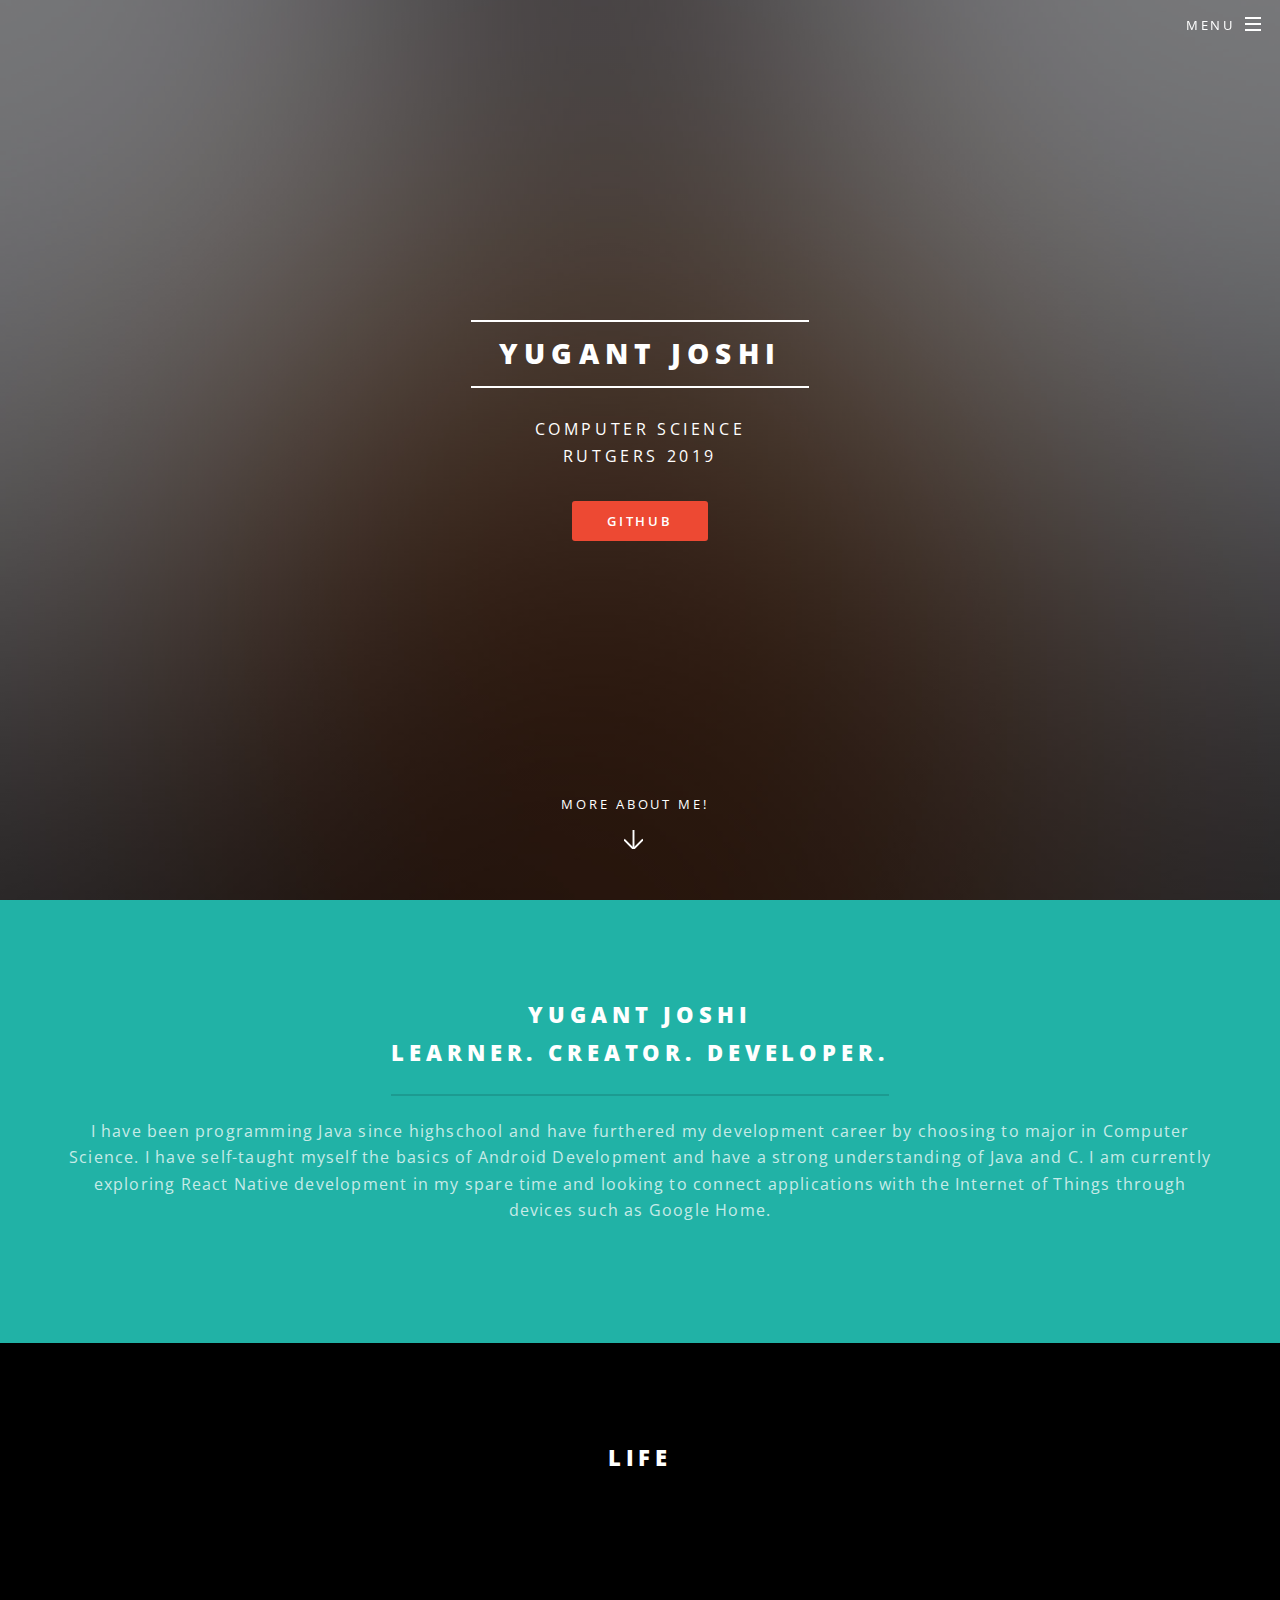
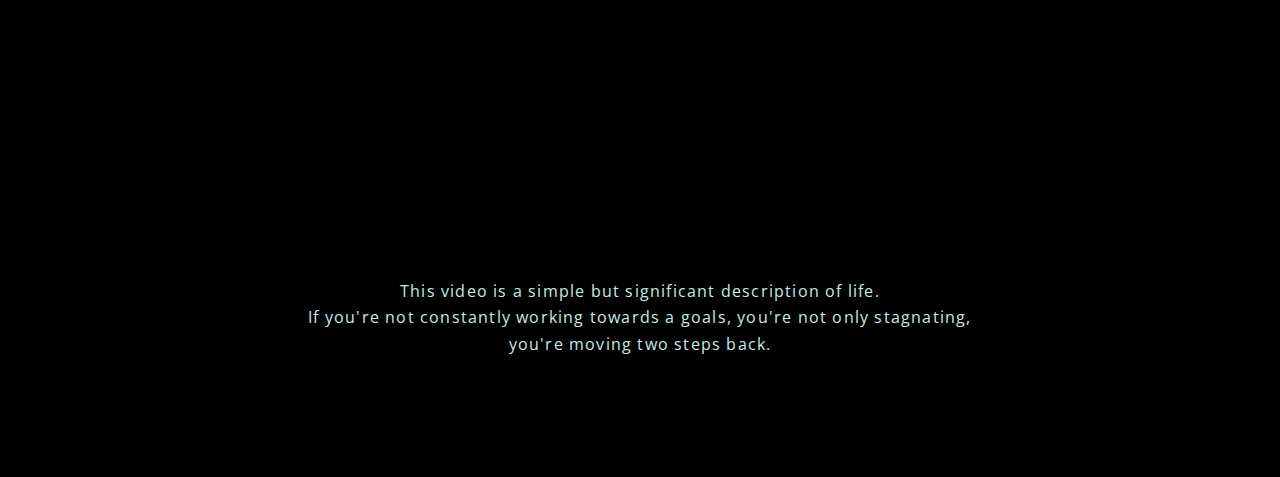
==== commit e953a612: "embed YouTube video" ====
--- a/index.html
+++ b/index.html
@@ -40,13 +40,14 @@
 
 				<!-- Banner -->
 					<section id="banner">
+
 						<div class="inner">
 							<h2>Yugant Joshi</h2>
 							<p>Computer Science<br />
 							Rutgers 2019<br />
 							</p>
 							<ul class="actions">
-								<li><a href="https://github.com/yugantjoshi" class="button special">Github</a></li>
+								<li><a href="https://www.github.com/yugantjoshi" class="button special">Github</a></li>
 							</ul>
 						</div>
 						<a href="#one" class="more scrolly">More about me!</a>
@@ -66,6 +67,21 @@
 						</div>
 					</section>
 
+					<!-- One -->
+						<section id="one" class="wrapper style1 special" style="background-color:#000000">
+							<div class="inner">
+								<header class="major">
+									<h2>Life</h2>
+									<p><iframe width="560" height="315" src="https://www.youtube.com/embed/L9VBpbnXhWk?rel=0&amp;controls=0&amp;showinfo=0" frameborder="0" allowfullscreen></iframe></p>
+									<p>This video is a simple but significant description of life. </br>
+									If you're not constantly working towards a goals, you're not only stagnating, </br>
+									you're moving two steps back.</p>
+								</header>
+							</div>
+						</section>
+
+
+
 		<!-- Scripts -->
 			<script src="assets/js/jquery.min.js"></script>
 			<script src="assets/js/jquery.scrollex.min.js"></script>
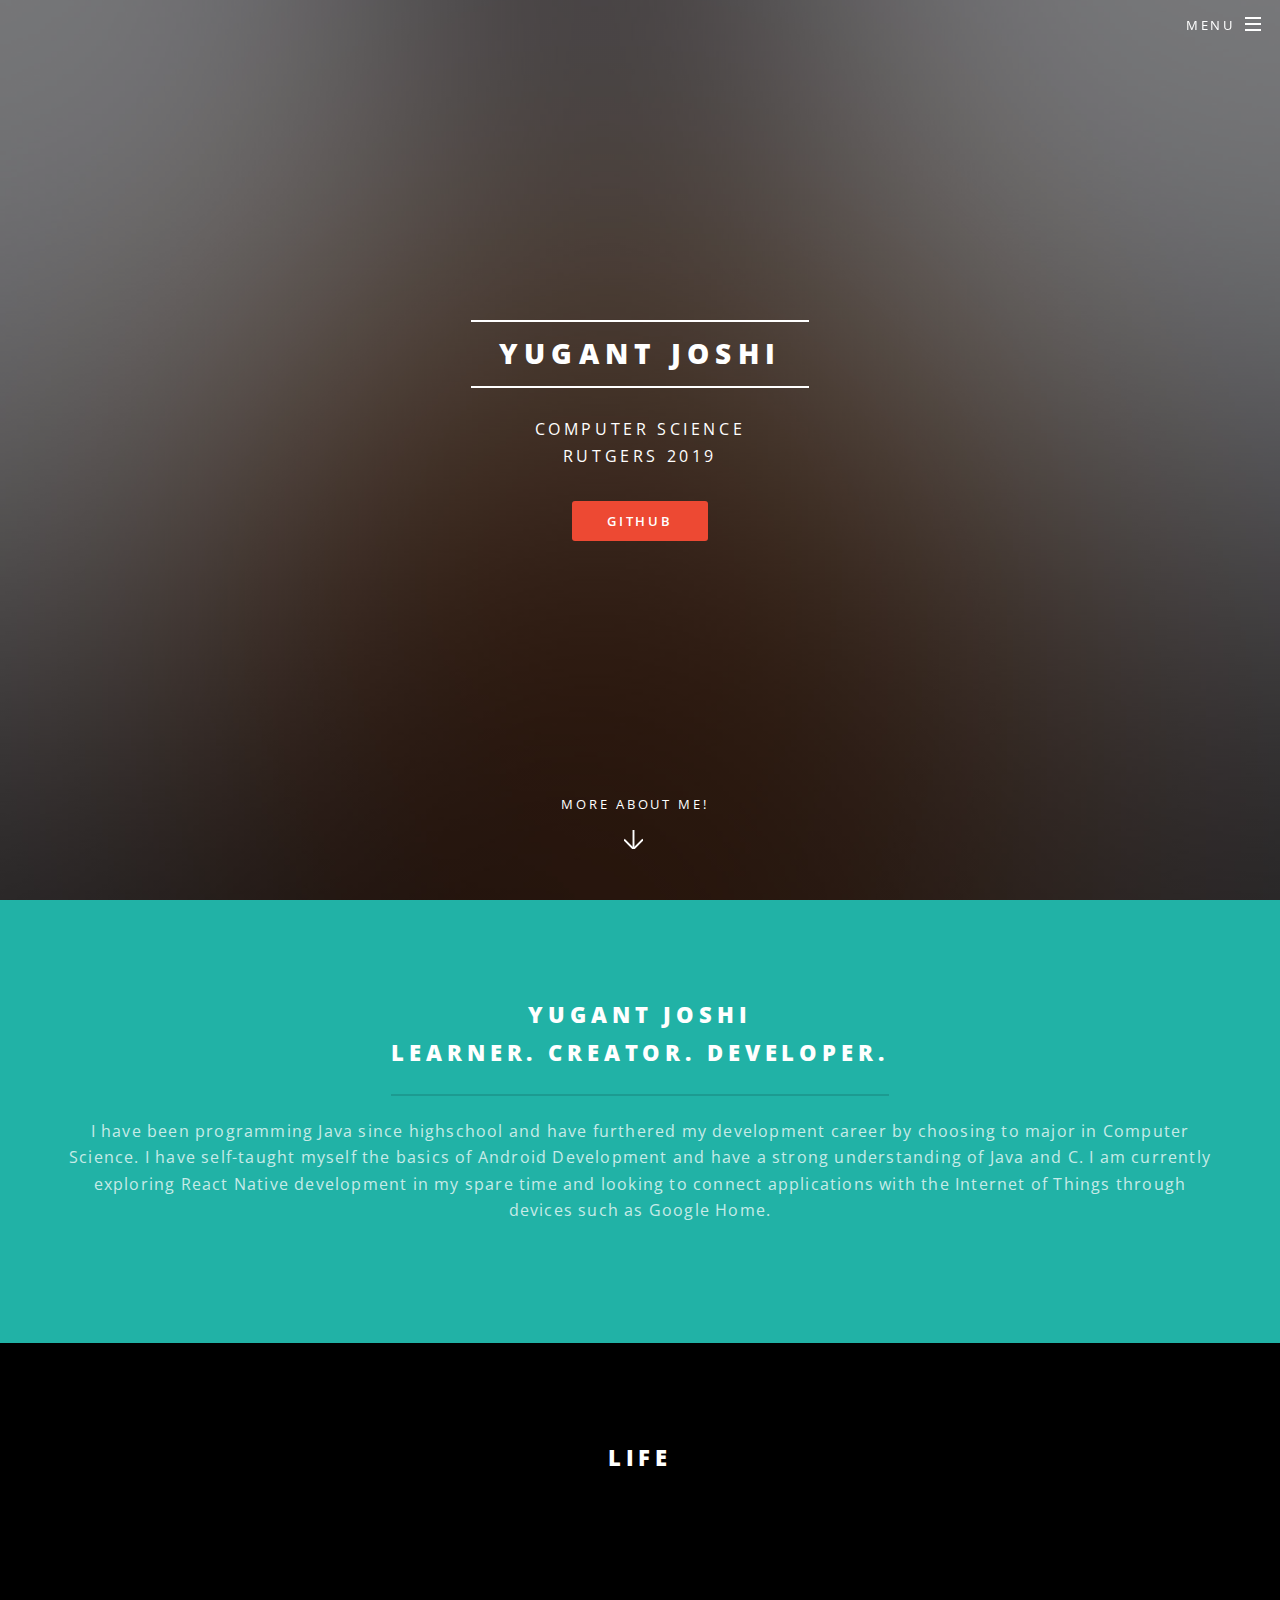
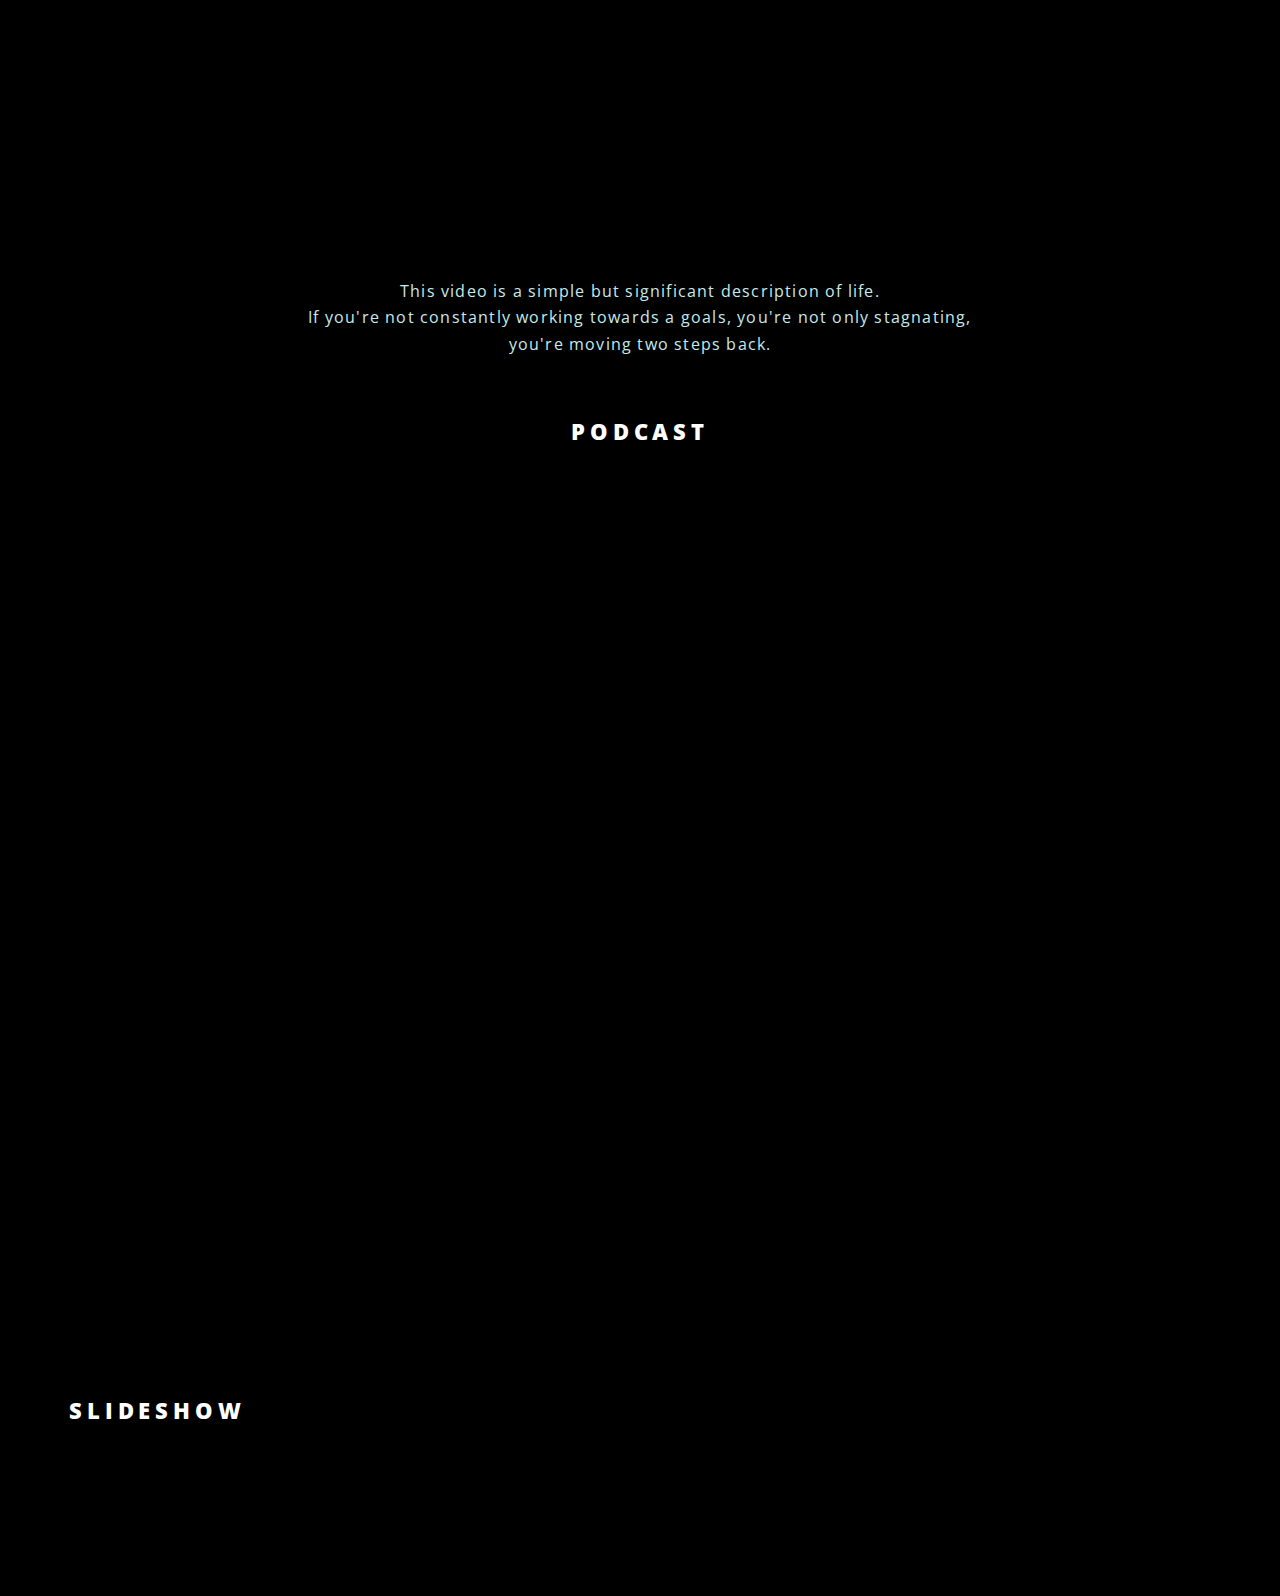
==== commit 71e21a8e: "updated to include podcast and slideshow" ====
--- a/index.html
+++ b/index.html
@@ -78,7 +78,22 @@
 									you're moving two steps back.</p>
 								</header>
 							</div>
+							<div class="inner">
+								<header class="major" >
+									<h2>Podcast</h2>
+									<iframe src="https://www.npr.org/player/embed/487069271/487082443"  width="100%" height="290" frameborder="0" scrolling="no" title="NPR embedded audio player"></iframe>
+								</header>
+							</div>
+							<div class="inner">
+								<header class="major" >
+									<h2>slideshow</h2>
+									<iframe src="https://docs.google.com/presentation/d/e/2PACX-1vR064ZPrv6ox8xmGG2Rp2gfbY_zV0bQKzzx9vGn0On5eyvfybF_UfoKAWAmMvgD6GKw8FaK5rIAn5Vo/embed?start=true&loop=true&delayms=3000" frameborder="0" width="960" height="569" allowfullscreen="true" mozallowfullscreen="true" webkitallowfullscreen="true"></iframe>
+								</header>
+							</div>
 						</section>
+
+
+
 
 
 
--- a/assets/css/main.css
+++ b/assets/css/main.css
@@ -3811,4 +3811,4 @@
 
 	body.is-mobile.landing #footer {
 		background-color: #1d242a;
-	}+	}
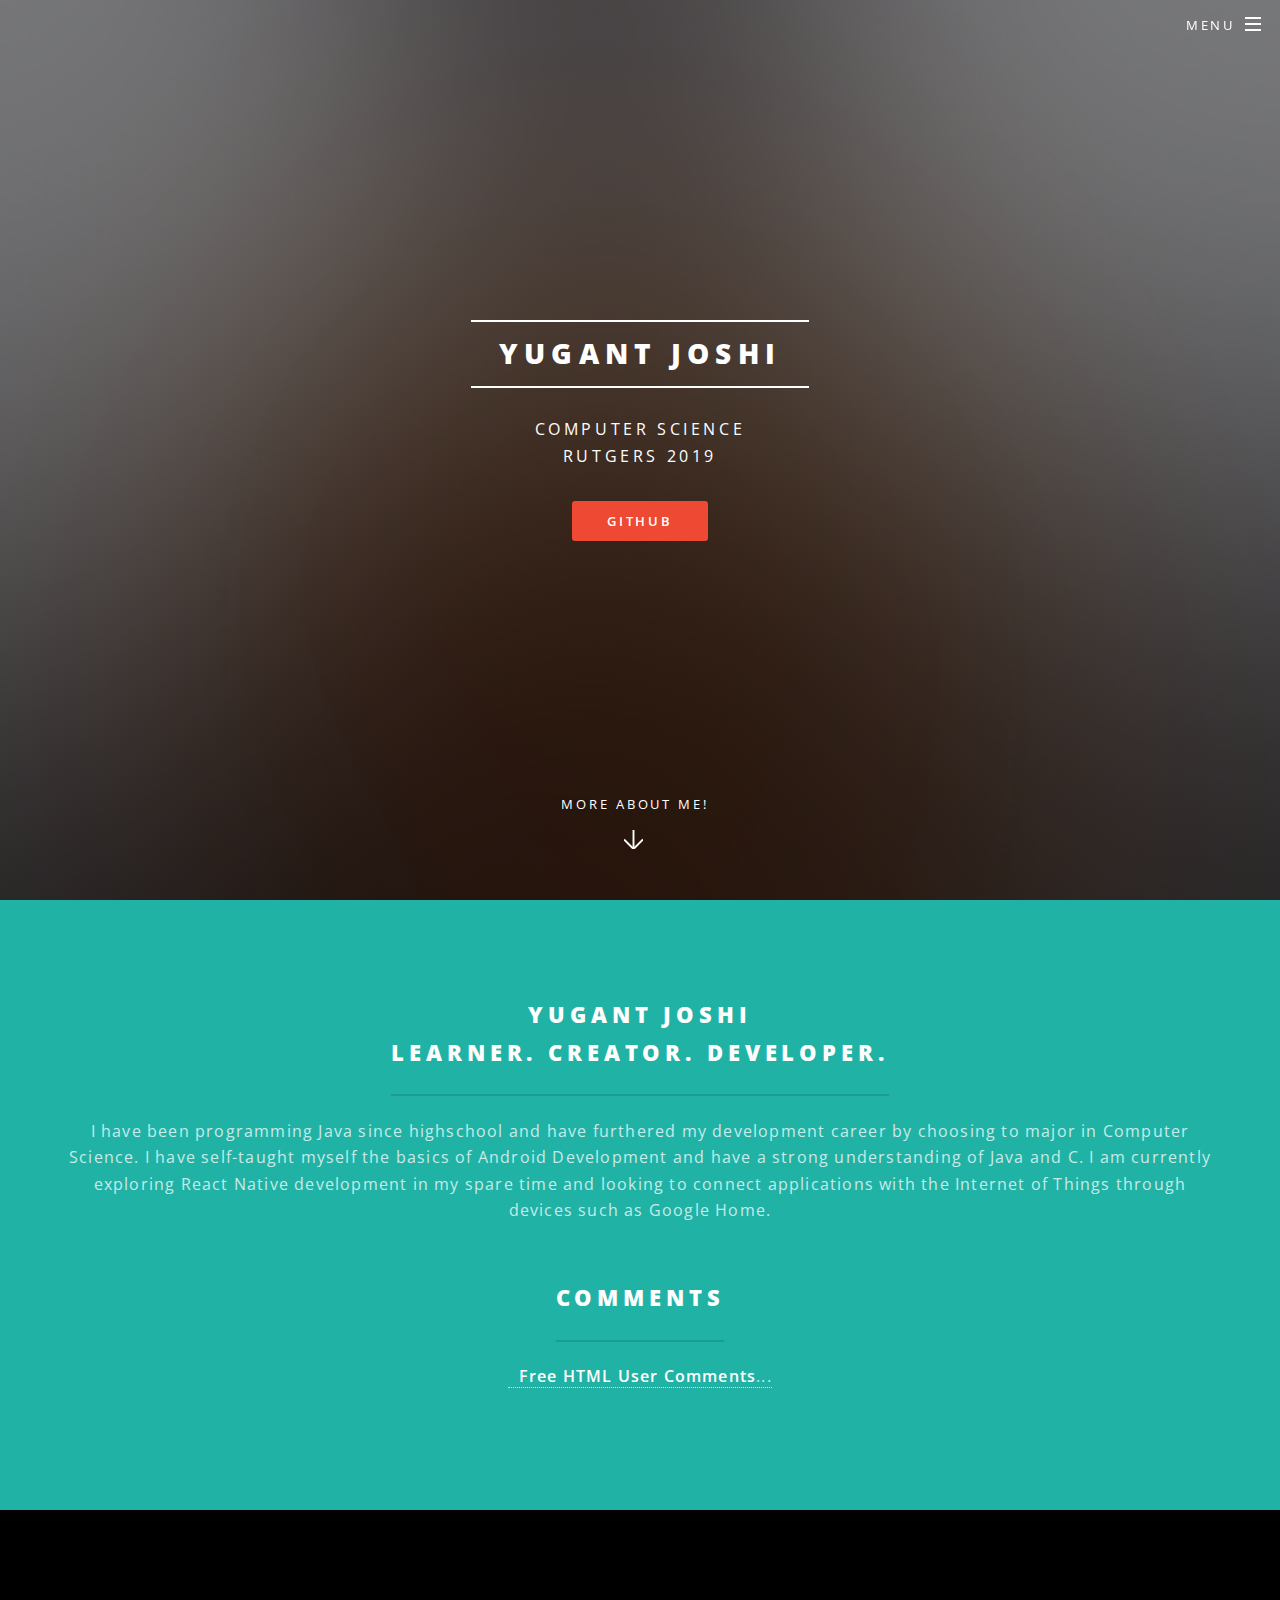
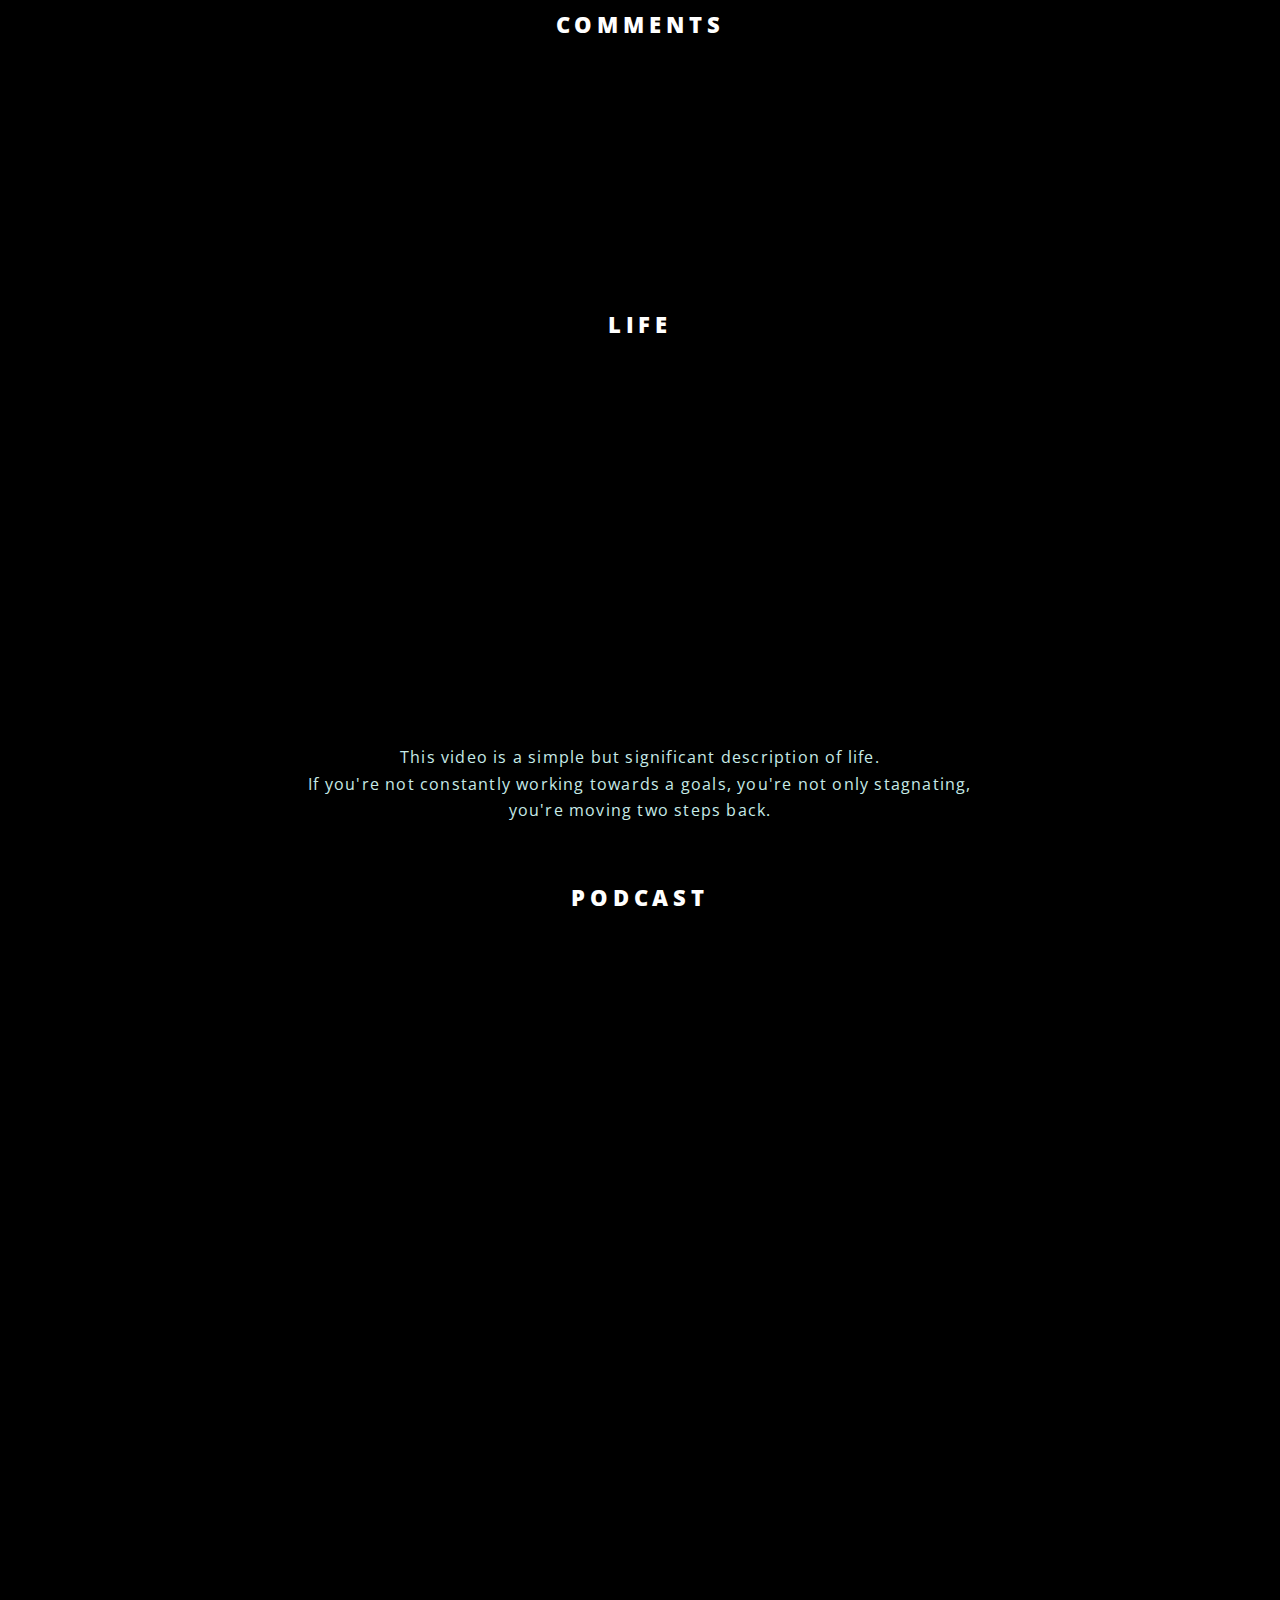
==== commit 18a9198b: "implement social media comments" ====
--- a/index.html
+++ b/index.html
@@ -11,6 +11,8 @@
 		<meta name="viewport" content="width=device-width, initial-scale=1" />
 		<!--[if lte IE 8]><script src="assets/js/ie/html5shiv.js"></script><![endif]-->
 		<link rel="stylesheet" href="assets/css/main.css" />
+		<link rel="stylesheet" type="assests/css" href="//www.htmlcommentbox.com/static/skins/bootstrap/twitter-bootstrap.css?v=0" />
+		<link rel="stylesheet" type="text/css" href="//www.htmlcommentbox.com/static/skins/bootstrap/twitter-bootstrap.css?v=0" />
 		<!--[if lte IE 8]><link rel="stylesheet" href="assets/css/ie8.css" /><![endif]-->
 		<!--[if lte IE 9]><link rel="stylesheet" href="assets/css/ie9.css" /><![endif]-->
 	</head>
@@ -18,7 +20,6 @@
 
 		<!-- Page Wrapper -->
 			<div id="page-wrapper">
-
 				<!-- Header -->
 					<header id="header" class="alt">
 						<h1><a href="index.html">Yugant Joshi</a></h1>
@@ -53,6 +54,7 @@
 						<a href="#one" class="more scrolly">More about me!</a>
 					</section>
 
+
 				<!-- One -->
 					<section id="one" class="wrapper style1 special">
 						<div class="inner">
@@ -65,7 +67,26 @@
 								applications with the Internet of Things through devices such as Google Home.</p>
 							</header>
 						</div>
+						<div class="inner">
+							<header class="major">
+								<h2>Comments</h2>
+							<!-- Begin Comments JavaScript Code --><script type="text/javascript" async>function ajaxpath_5a137d449c7bb(url){return window.location.href == '' ? url : url.replace('&s=','&s=' + escape(window.location.href));}
+							(function(){document.write('<div id="fcs_div_5a137d449c7bb"><a title="free comment script" href="http://www.freecommentscript.com">&nbsp;&nbsp;<b>Free HTML User Comments</b>...</a></div>');fcs_5a137d449c7bb=document.createElement('script');fcs_5a137d449c7bb.type="text/javascript";
+							fcs_5a137d449c7bb.src=ajaxpath_5a137d449c7bb((document.location.protocol=="https:"?"https:":"http:")+"//www.freecommentscript.com/GetComments2.php?p=5a137d449c7bb&s=#!5a137d449c7bb");
+							setTimeout("document.getElementById('fcs_div_5a137d449c7bb').appendChild(fcs_5a137d449c7bb)",1);})();
+						</script><noscript><div><a href="http://www.freecommentscript.com" title="free html user comment box">Free Comment Script</a></div></noscript><!-- End Comments JavaScript Code --></div>
 					</section>
+					<!-- Two -->
+					<section id="one" class="wrapper style1 special" style="background-color:#000000">
+						<div class="inner">
+							<header class="major">
+								<h2>Comments</h2>
+
+							</header>
+						</div>
+
+					</section>
+
 
 					<!-- One -->
 						<section id="one" class="wrapper style1 special" style="background-color:#000000">
@@ -76,8 +97,10 @@
 									<p>This video is a simple but significant description of life. </br>
 									If you're not constantly working towards a goals, you're not only stagnating, </br>
 									you're moving two steps back.</p>
+
 								</header>
 							</div>
+
 							<div class="inner">
 								<header class="major" >
 									<h2>Podcast</h2>
@@ -90,12 +113,8 @@
 									<iframe src="https://docs.google.com/presentation/d/e/2PACX-1vR064ZPrv6ox8xmGG2Rp2gfbY_zV0bQKzzx9vGn0On5eyvfybF_UfoKAWAmMvgD6GKw8FaK5rIAn5Vo/embed?start=true&loop=true&delayms=3000" frameborder="0" width="960" height="569" allowfullscreen="true" mozallowfullscreen="true" webkitallowfullscreen="true"></iframe>
 								</header>
 							</div>
+
 						</section>
-
-
-
-
-
 
 		<!-- Scripts -->
 			<script src="assets/js/jquery.min.js"></script>
--- a/assets/css/main.css
+++ b/assets/css/main.css
@@ -8,7 +8,6 @@
 */
 
 /* Reset */
-
 	html, body, div, span, applet, object, iframe, h1, h2, h3, h4, h5, h6, p, blockquote, pre, a, abbr, acronym, address, big, cite, code, del, dfn, em, img, ins, kbd, q, s, samp, small, strike, strong, sub, sup, tt, var, b, u, i, center, dl, dt, dd, ol, ul, li, fieldset, form, label, legend, table, caption, tbody, tfoot, thead, tr, th, td, article, aside, canvas, details, embed, figure, figcaption, footer, header, hgroup, menu, nav, output, ruby, section, summary, time, mark, audio, video {
 		margin: 0;
 		padding: 0;
@@ -17,7 +16,18 @@
 		font: inherit;
 		vertical-align: baseline;
 	}
-
+	.pb-cmnt-container {
+        font-family: Lato;
+        margin-top: 100px;
+    }
+
+    .pb-cmnt-textarea {
+        resize: none;
+        padding: 20px;
+        height: 130px;
+        width: 100%;
+        border: 1px solid #F2F2F2;
+    }
 	article, aside, details, figcaption, figure, footer, header, hgroup, menu, nav, section {
 		display: block;
 	}
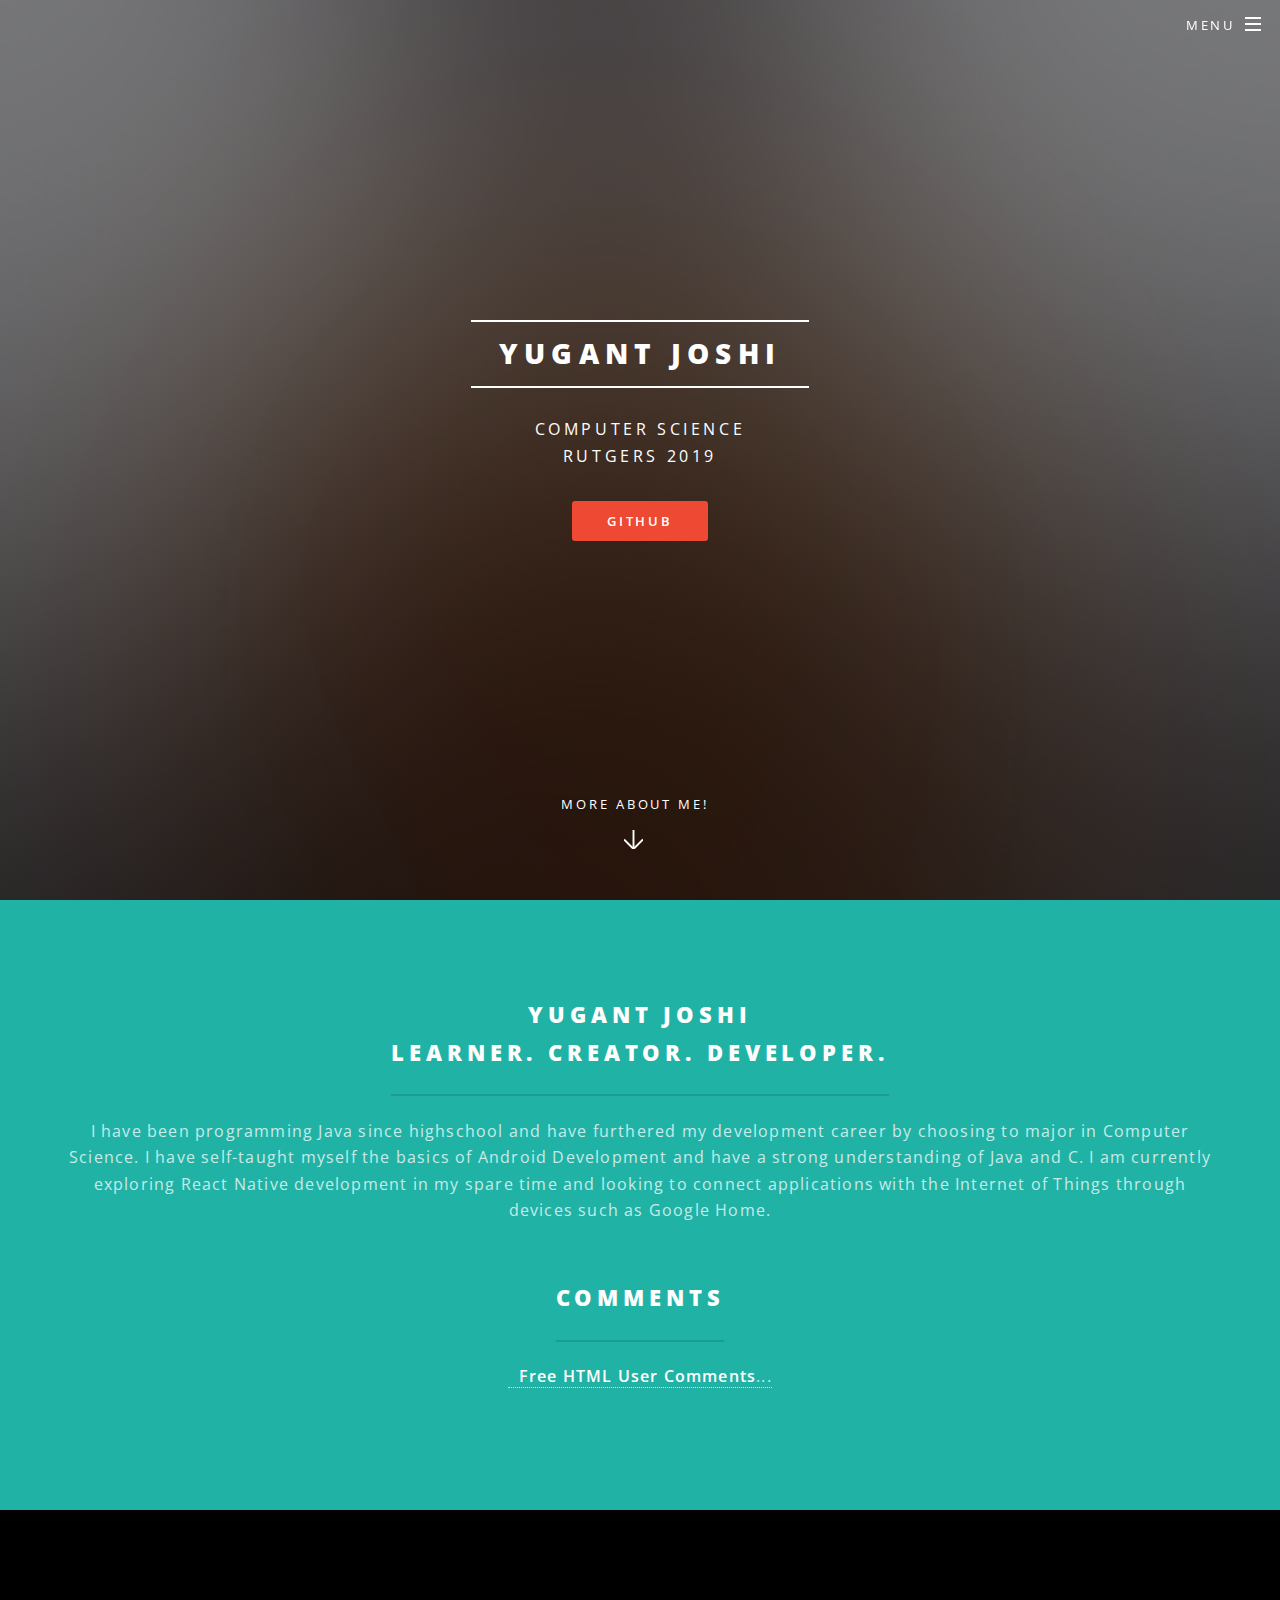
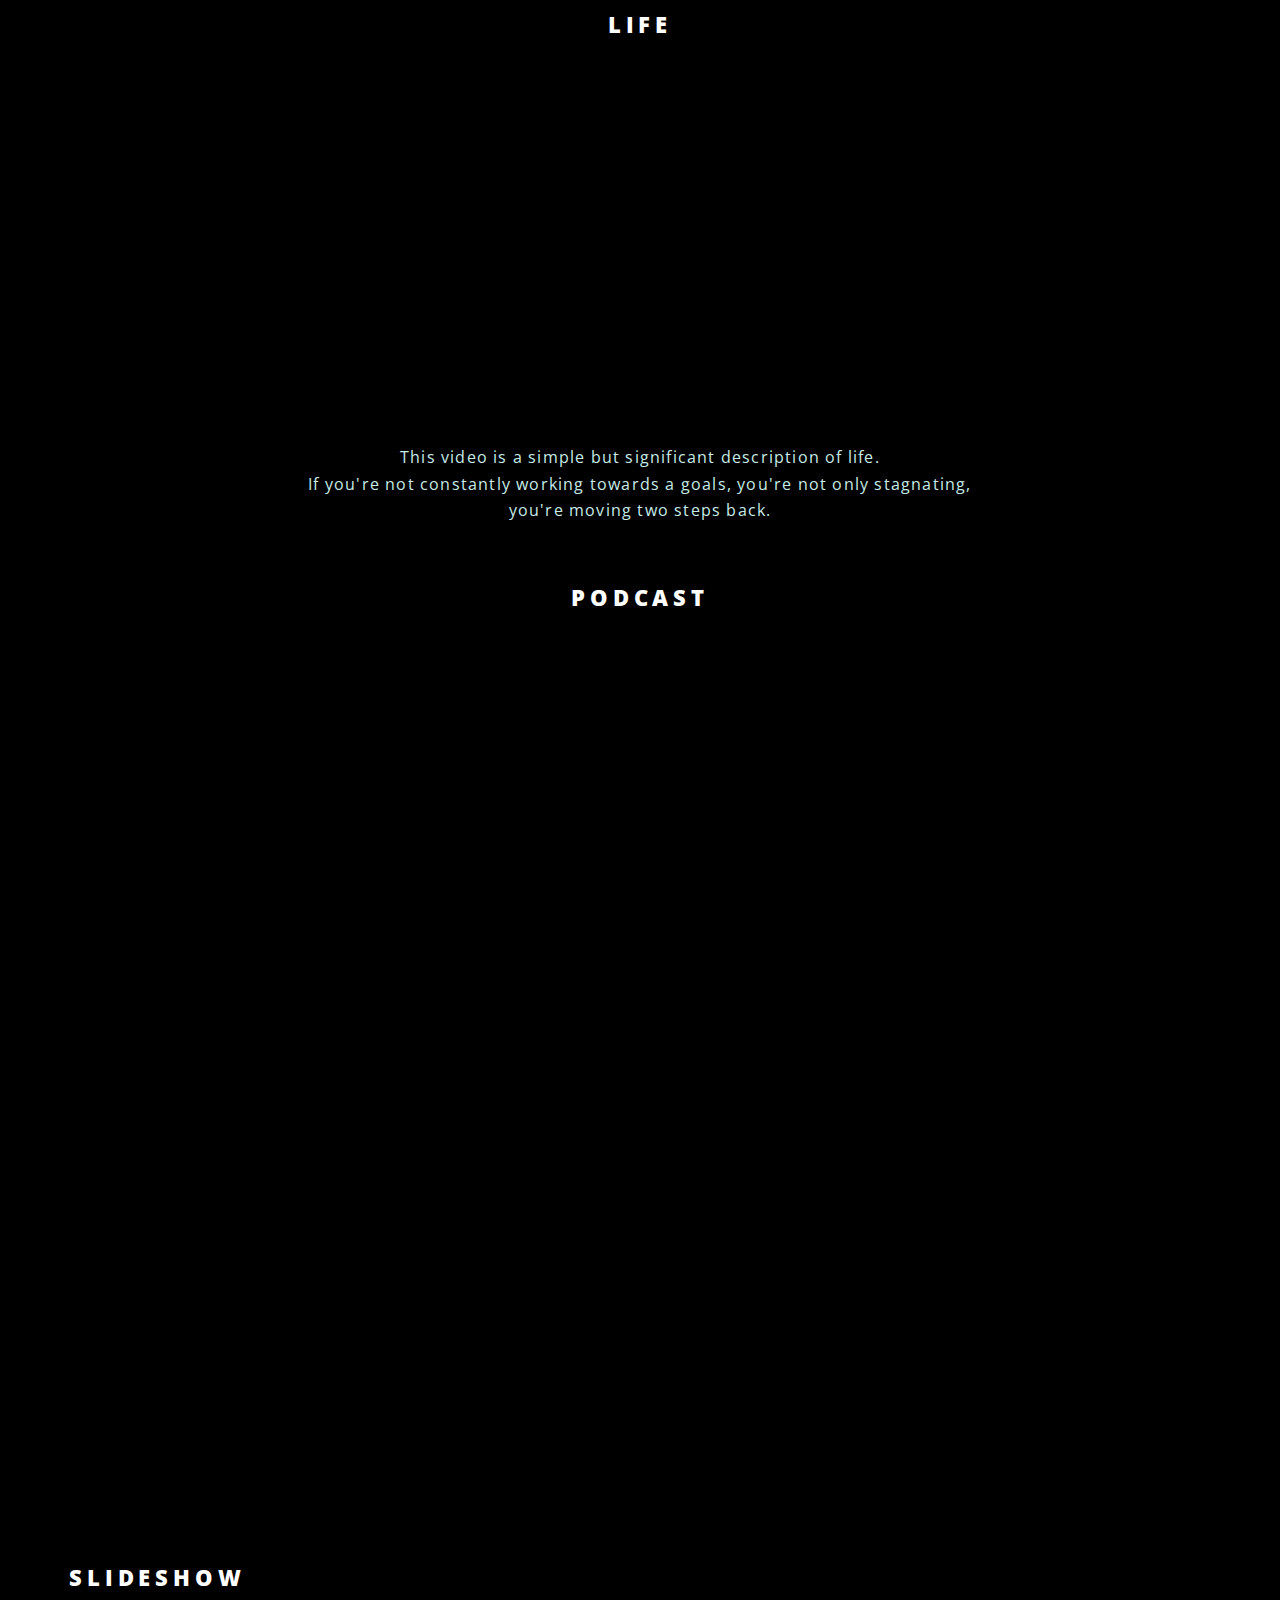
==== commit bfa63b48: "remove extra comments section" ====
--- a/index.html
+++ b/index.html
@@ -76,17 +76,6 @@
 							setTimeout("document.getElementById('fcs_div_5a137d449c7bb').appendChild(fcs_5a137d449c7bb)",1);})();
 						</script><noscript><div><a href="http://www.freecommentscript.com" title="free html user comment box">Free Comment Script</a></div></noscript><!-- End Comments JavaScript Code --></div>
 					</section>
-					<!-- Two -->
-					<section id="one" class="wrapper style1 special" style="background-color:#000000">
-						<div class="inner">
-							<header class="major">
-								<h2>Comments</h2>
-
-							</header>
-						</div>
-
-					</section>
-
 
 					<!-- One -->
 						<section id="one" class="wrapper style1 special" style="background-color:#000000">
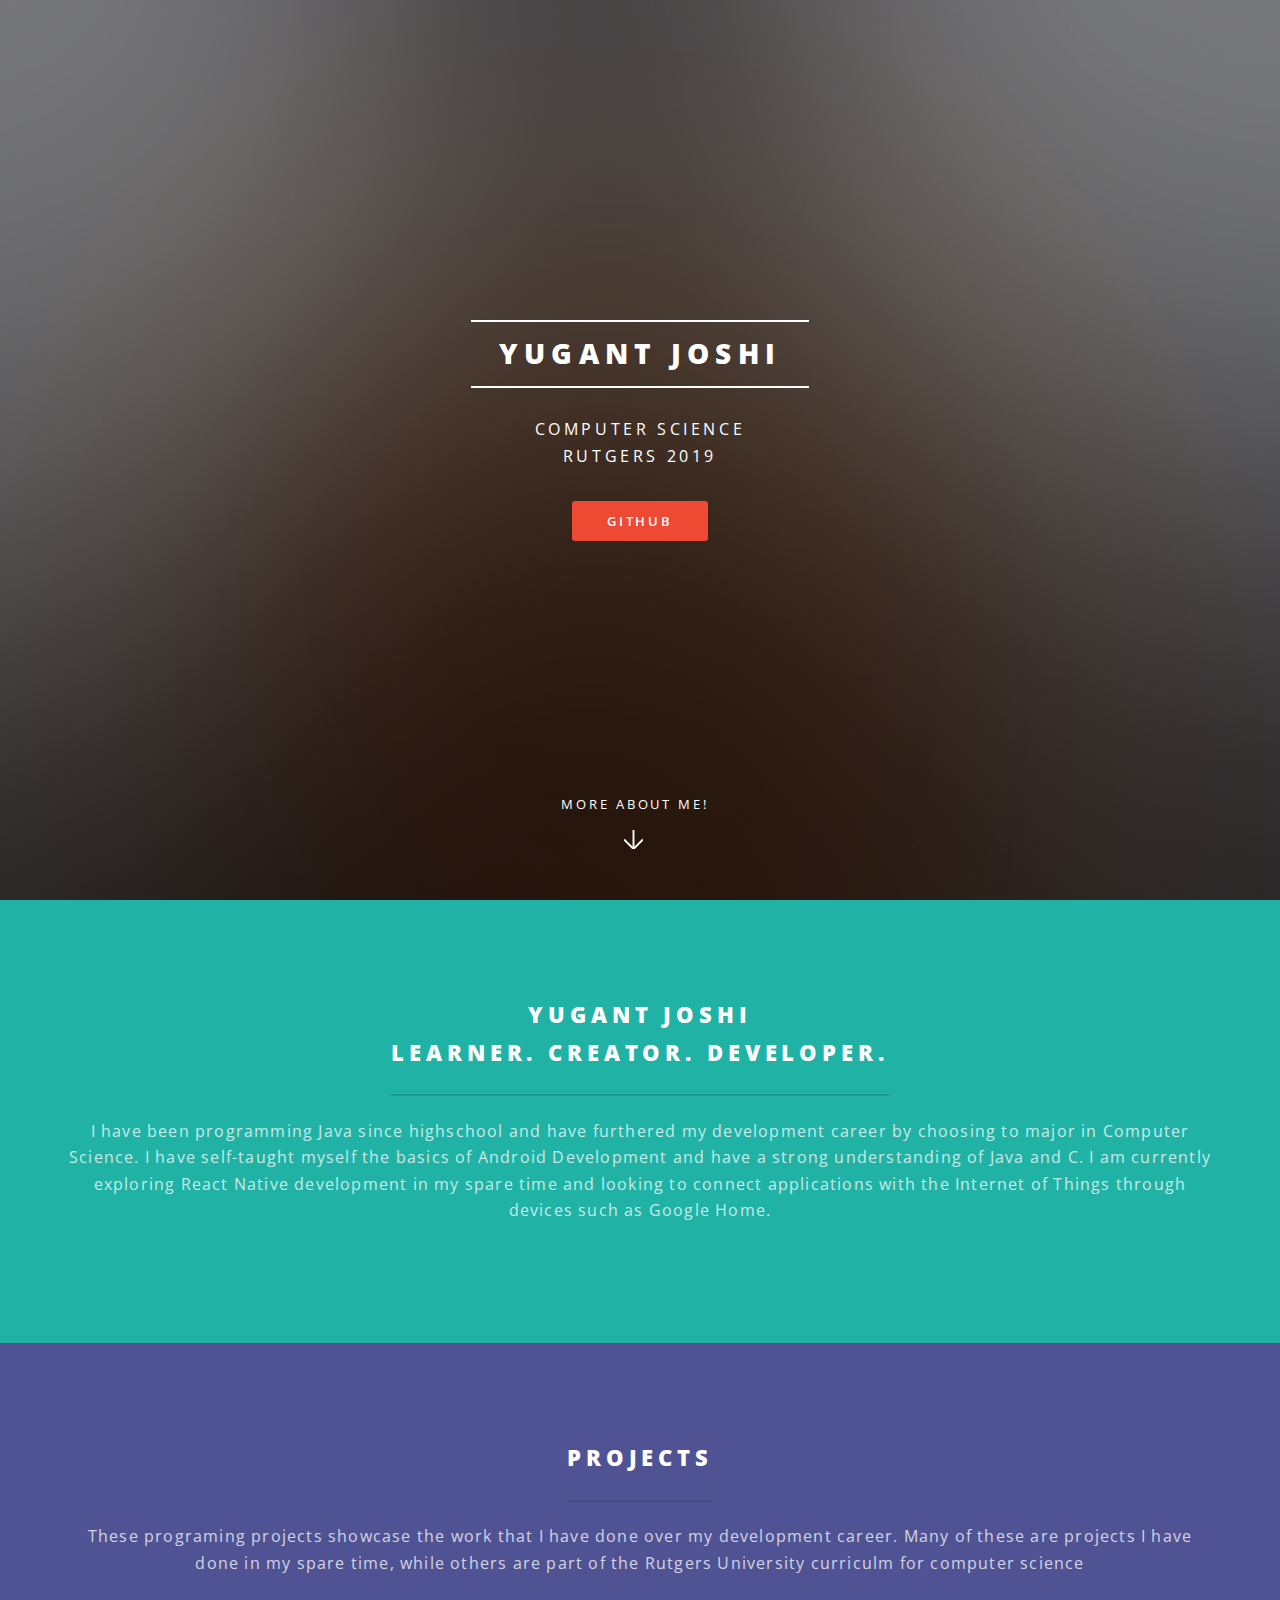
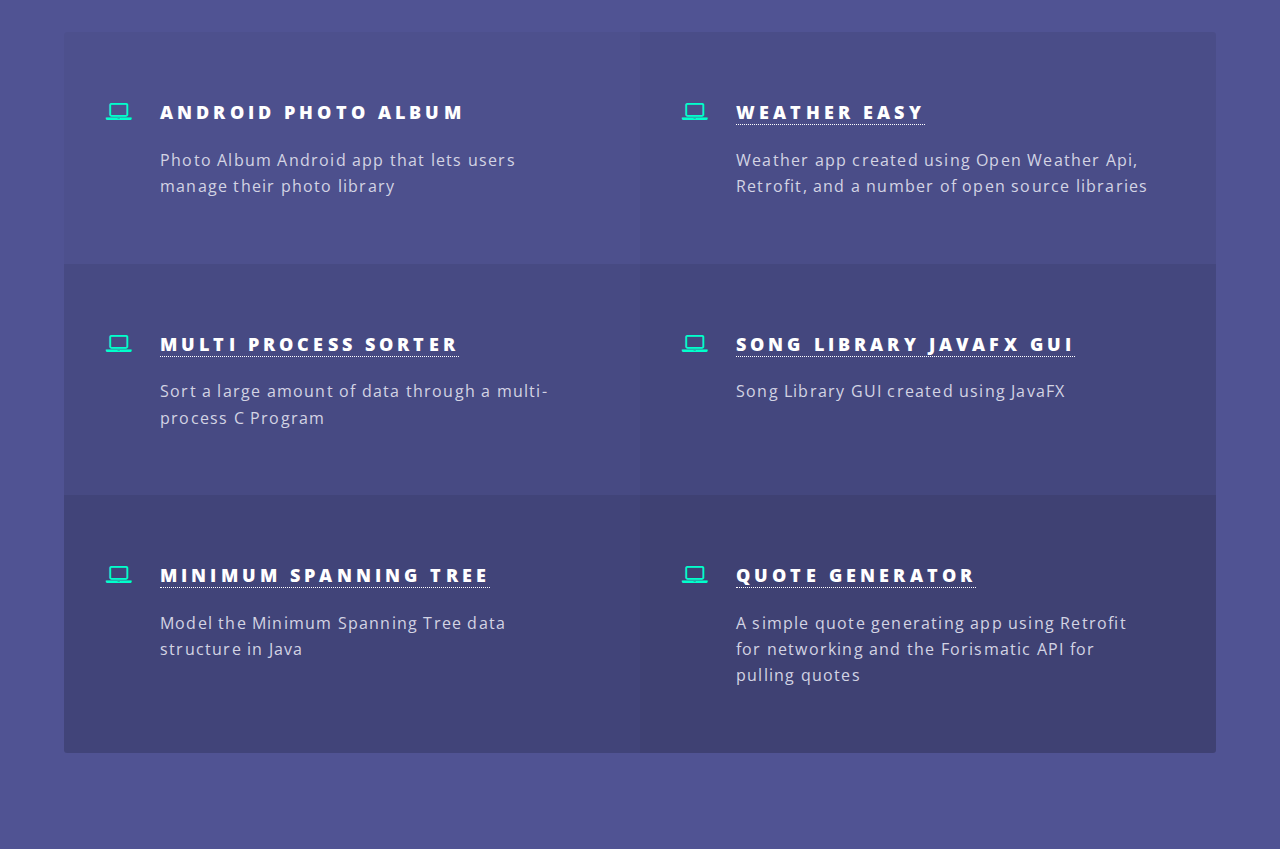
==== commit 95b24596: "minimize into single webpage" ====
--- a/index.html
+++ b/index.html
@@ -23,20 +23,6 @@
 				<!-- Header -->
 					<header id="header" class="alt">
 						<h1><a href="index.html">Yugant Joshi</a></h1>
-						<nav id="nav">
-							<ul>
-								<li class="special">
-									<a href="#menu" class="menuToggle"><span>Menu</span></a>
-									<div id="menu">
-										<ul>
-											<li><a href="index.html">Home</a></li>
-											<li><a href="generic.html">Projects</a></li>
-											<li><a href="elements.html">Resume</a></li>
-										</ul>
-									</div>
-								</li>
-							</ul>
-						</nav>
 					</header>
 
 				<!-- Banner -->
@@ -67,43 +53,46 @@
 								applications with the Internet of Things through devices such as Google Home.</p>
 							</header>
 						</div>
-						<div class="inner">
-							<header class="major">
-								<h2>Comments</h2>
-							<!-- Begin Comments JavaScript Code --><script type="text/javascript" async>function ajaxpath_5a137d449c7bb(url){return window.location.href == '' ? url : url.replace('&s=','&s=' + escape(window.location.href));}
-							(function(){document.write('<div id="fcs_div_5a137d449c7bb"><a title="free comment script" href="http://www.freecommentscript.com">&nbsp;&nbsp;<b>Free HTML User Comments</b>...</a></div>');fcs_5a137d449c7bb=document.createElement('script');fcs_5a137d449c7bb.type="text/javascript";
-							fcs_5a137d449c7bb.src=ajaxpath_5a137d449c7bb((document.location.protocol=="https:"?"https:":"http:")+"//www.freecommentscript.com/GetComments2.php?p=5a137d449c7bb&s=#!5a137d449c7bb");
-							setTimeout("document.getElementById('fcs_div_5a137d449c7bb').appendChild(fcs_5a137d449c7bb)",1);})();
-						</script><noscript><div><a href="http://www.freecommentscript.com" title="free html user comment box">Free Comment Script</a></div></noscript><!-- End Comments JavaScript Code --></div>
 					</section>
 
-					<!-- One -->
-						<section id="one" class="wrapper style1 special" style="background-color:#000000">
+					<!-- Three -->
+						<section id="three" class="wrapper style3 special">
 							<div class="inner">
 								<header class="major">
-									<h2>Life</h2>
-									<p><iframe width="560" height="315" src="https://www.youtube.com/embed/L9VBpbnXhWk?rel=0&amp;controls=0&amp;showinfo=0" frameborder="0" allowfullscreen></iframe></p>
-									<p>This video is a simple but significant description of life. </br>
-									If you're not constantly working towards a goals, you're not only stagnating, </br>
-									you're moving two steps back.</p>
-
+									<h2>Projects</h2>
+									<p>These programing projects showcase the work that I have done over my development career.
+									Many of these are projects I have done in my spare time, while others are part of the Rutgers University curriculm
+									for computer science</p>
 								</header>
+								<ul class="features">
+									<li class="icon fa-laptop">
+										<h3><a href="https://github.com/yugantjoshi/Photo-Album"></a>Android Photo Album</h3>
+										<p>Photo Album Android app that lets users manage their photo library</p>
+									</li>
+									<li class="icon fa-laptop">
+										<h3><a href="https://github.com/yugantjoshi/WeatherEasy">Weather Easy</a></h3>
+										<p>Weather app created using Open Weather Api, Retrofit, and a number of open source libraries</p>
+									</li>
+									<li class="icon fa-laptop">
+										<h3><a href="https://github.com/yugantjoshi/Multi-Process-Sorter">Multi Process Sorter</a></h3>
+										<p>Sort a large amount of data through a multi-process C Program</p>
+									</li>
+									<li class="icon fa-laptop">
+										<h3><a href="https://github.com/yugantjoshi/SongLibrary-JavaFX">Song Library JavaFX GUI</a></h3>
+										<p>Song Library GUI created using JavaFX</p>
+									</li>
+									<li class="icon fa-laptop">
+										<h3><a href="https://github.com/yugantjoshi/Minimum-Spanning-Tree">Minimum Spanning Tree</a></h3>
+										<p>Model the Minimum Spanning Tree data structure in Java</p>
+									</li>
+									<li class="icon fa-laptop">
+										<h3><a href="https://github.com/yugantjoshi/Quote-Generator">Quote Generator</a></h3>
+										<p>A simple quote generating app using Retrofit for networking and the Forismatic API for pulling quotes</p>
+									</li>
+								</ul>
 							</div>
-
-							<div class="inner">
-								<header class="major" >
-									<h2>Podcast</h2>
-									<iframe src="https://www.npr.org/player/embed/487069271/487082443"  width="100%" height="290" frameborder="0" scrolling="no" title="NPR embedded audio player"></iframe>
-								</header>
-							</div>
-							<div class="inner">
-								<header class="major" >
-									<h2>slideshow</h2>
-									<iframe src="https://docs.google.com/presentation/d/e/2PACX-1vR064ZPrv6ox8xmGG2Rp2gfbY_zV0bQKzzx9vGn0On5eyvfybF_UfoKAWAmMvgD6GKw8FaK5rIAn5Vo/embed?start=true&loop=true&delayms=3000" frameborder="0" width="960" height="569" allowfullscreen="true" mozallowfullscreen="true" webkitallowfullscreen="true"></iframe>
-								</header>
-							</div>
-
 						</section>
+				</div>
 
 		<!-- Scripts -->
 			<script src="assets/js/jquery.min.js"></script>
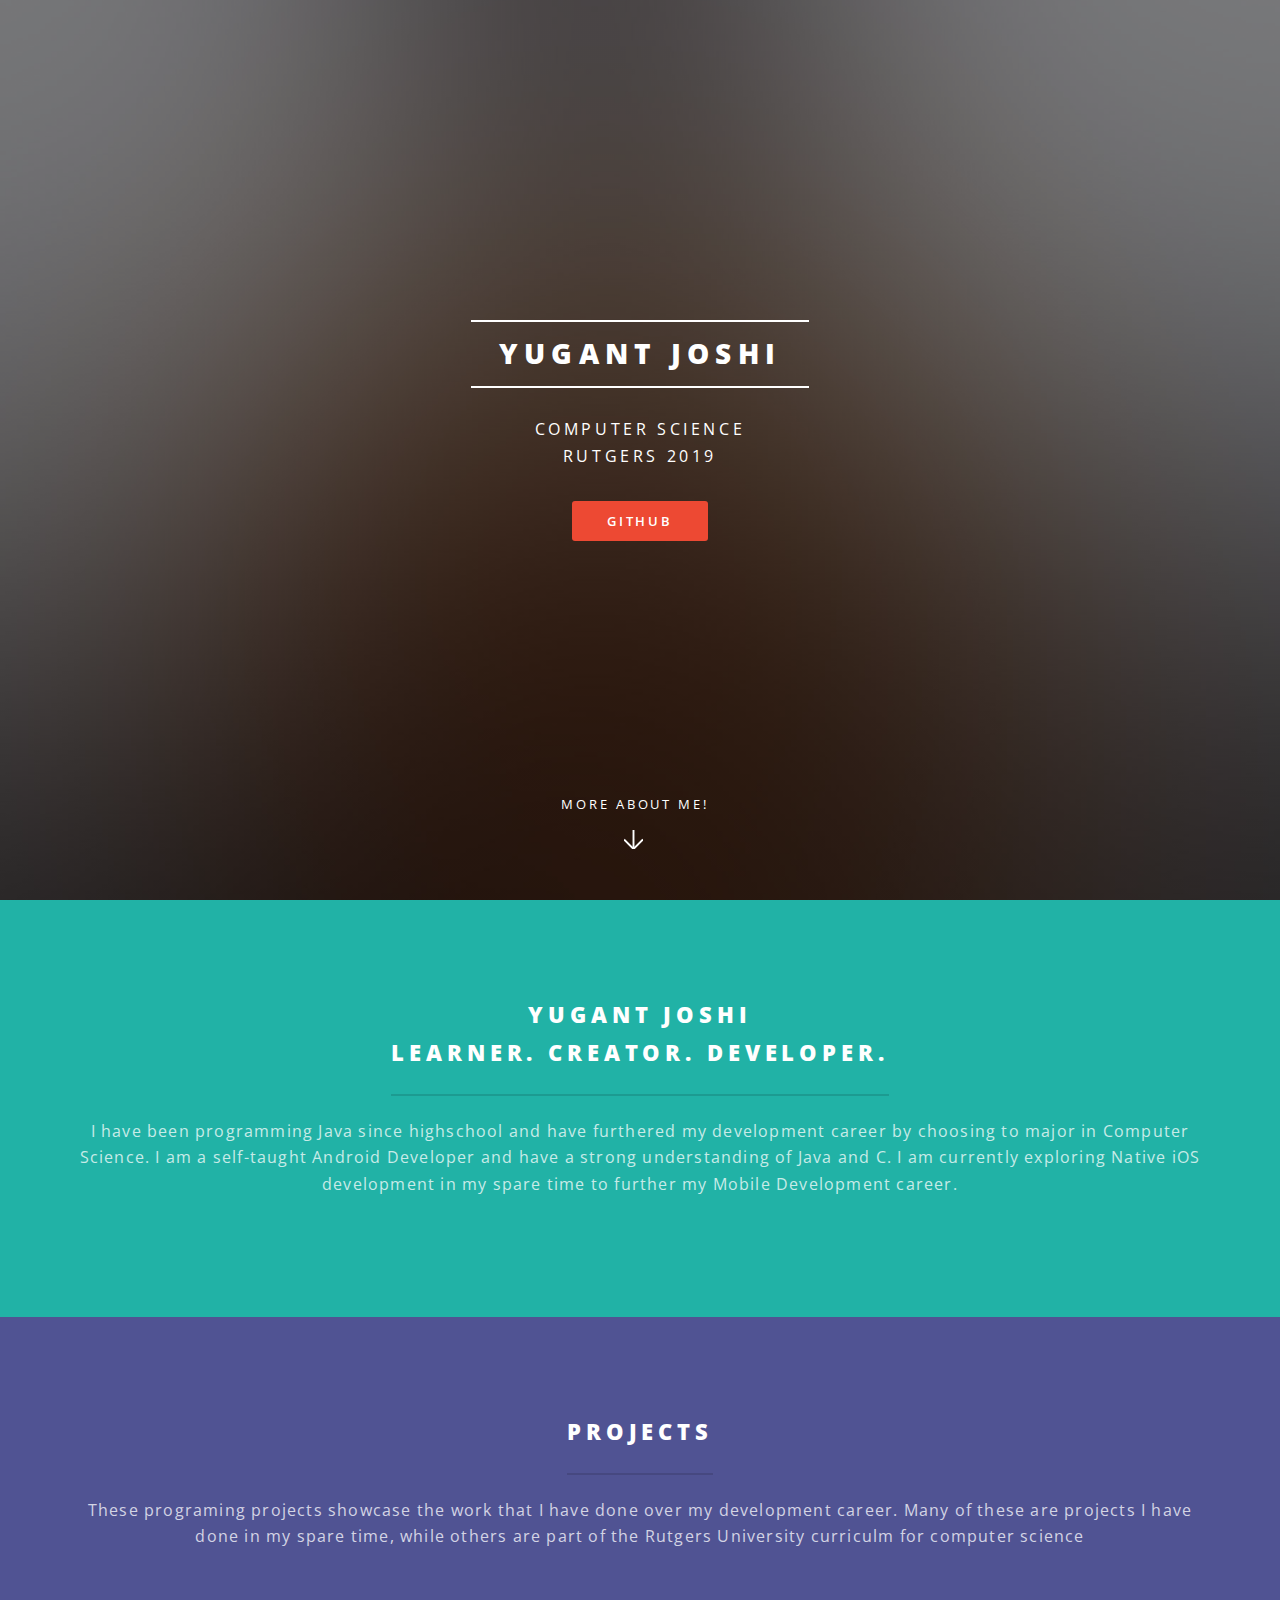
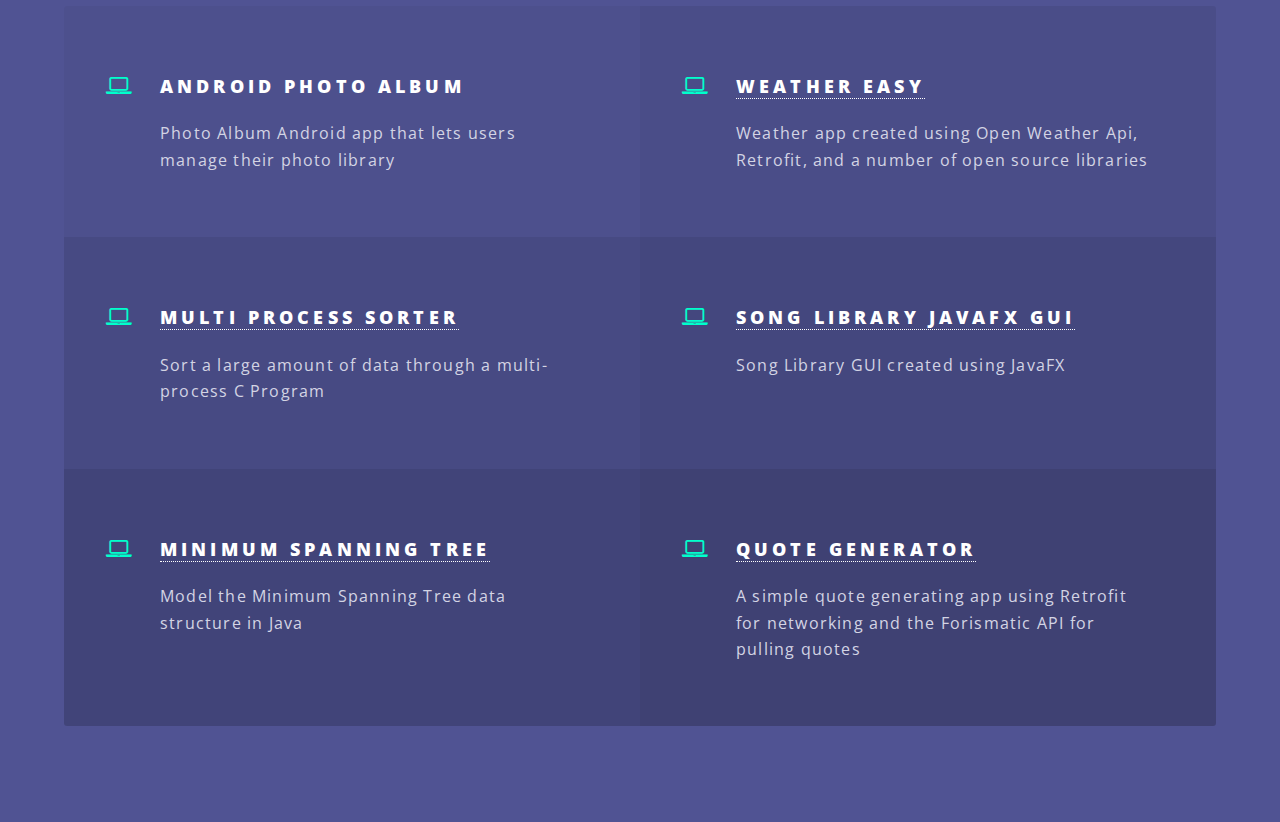
==== commit 4d41f708: "small changes" ====
--- a/index.html
+++ b/index.html
@@ -1,9 +1,4 @@
 <!DOCTYPE HTML>
-<!--
-	Spectral by HTML5 UP
-	html5up.net | @ajlkn
-	Free for personal and commercial use under the CCA 3.0 license (html5up.net/license)
--->
 <html>
 	<head>
 		<title>Yugant Joshi</title>
@@ -48,9 +43,9 @@
 								<h2>Yugant Joshi<br />
 								Learner. Creator. Developer.</h2>
 								<p>I have been programming Java since highschool and have furthered my development career by
-								choosing to major in Computer Science. I have self-taught myself the basics of Android Development and have a strong
-								understanding of Java and C. I am currently exploring React Native development in my spare time and looking to connect
-								applications with the Internet of Things through devices such as Google Home.</p>
+								choosing to major in Computer Science. I am a self-taught Android Developer and have a strong
+								understanding of Java and C. I am currently exploring Native iOS development in my spare time to
+								further my Mobile Development career.</p>
 							</header>
 						</div>
 					</section>
